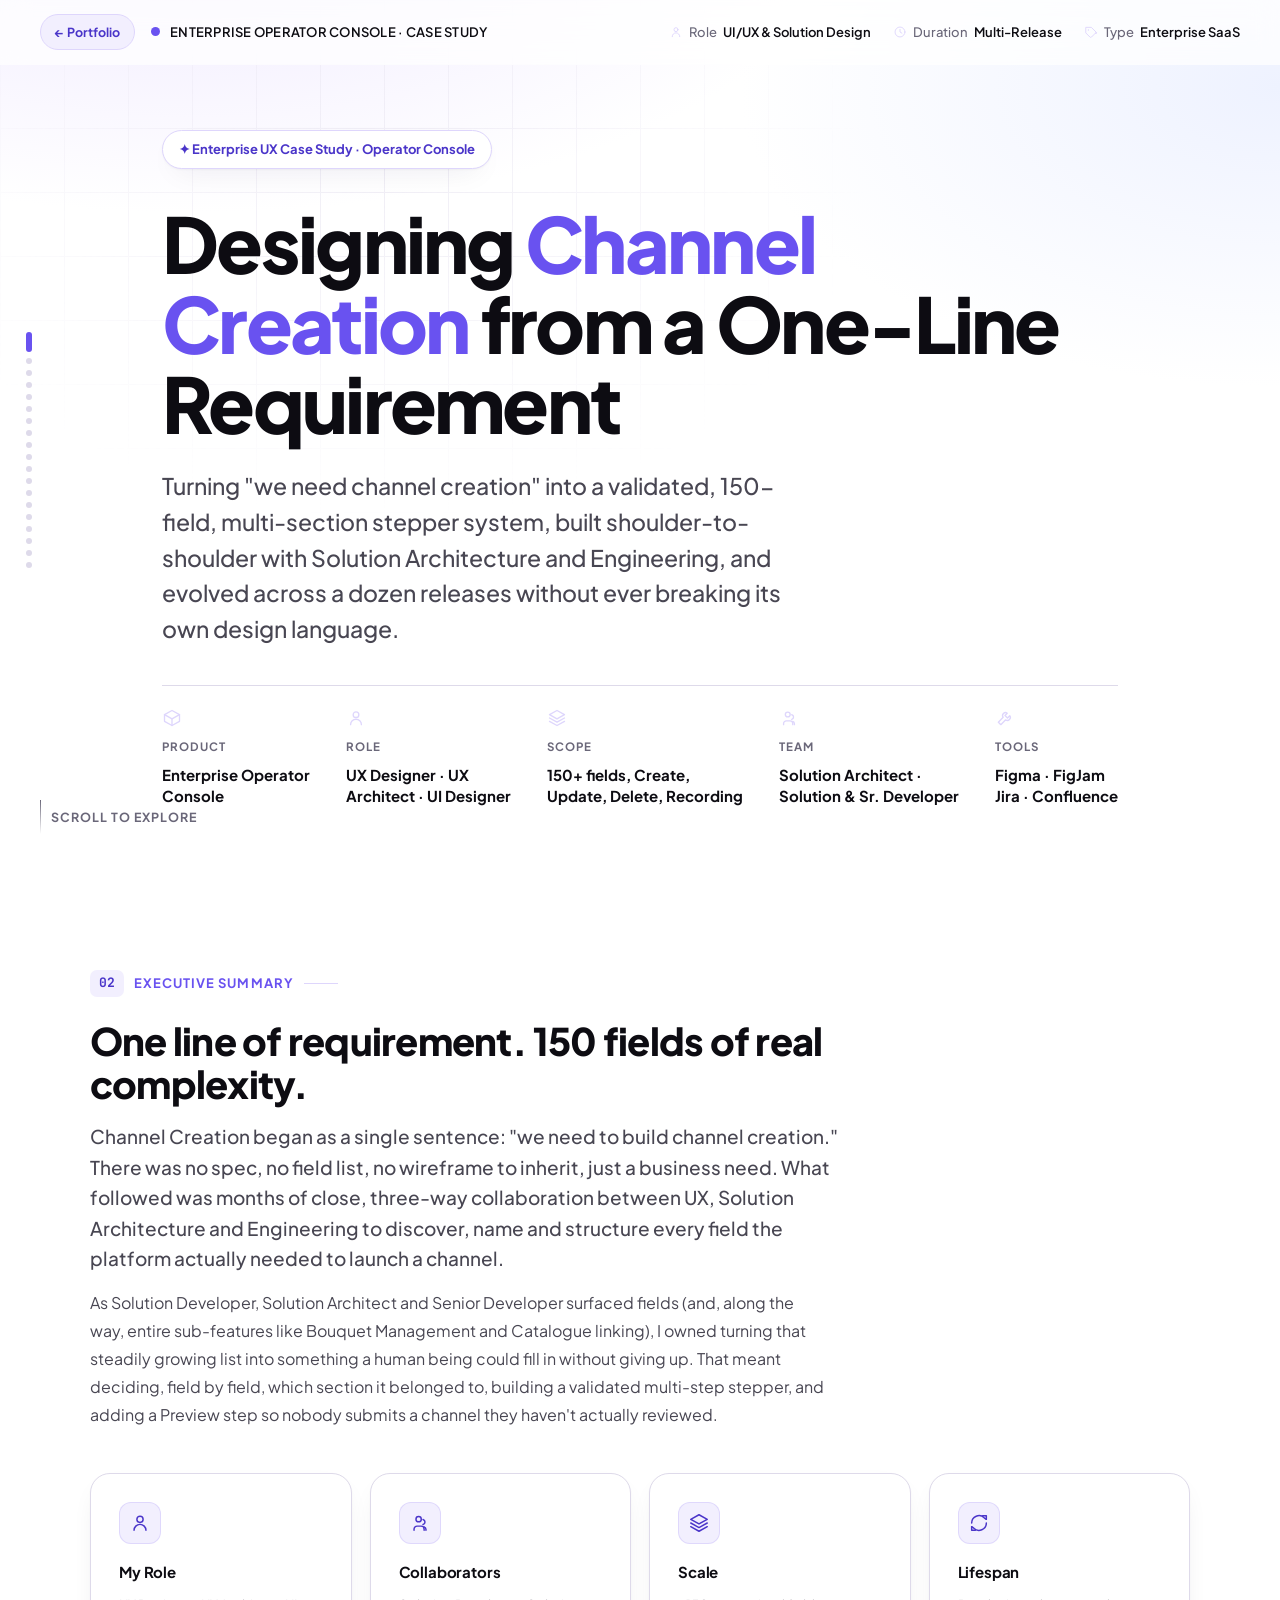
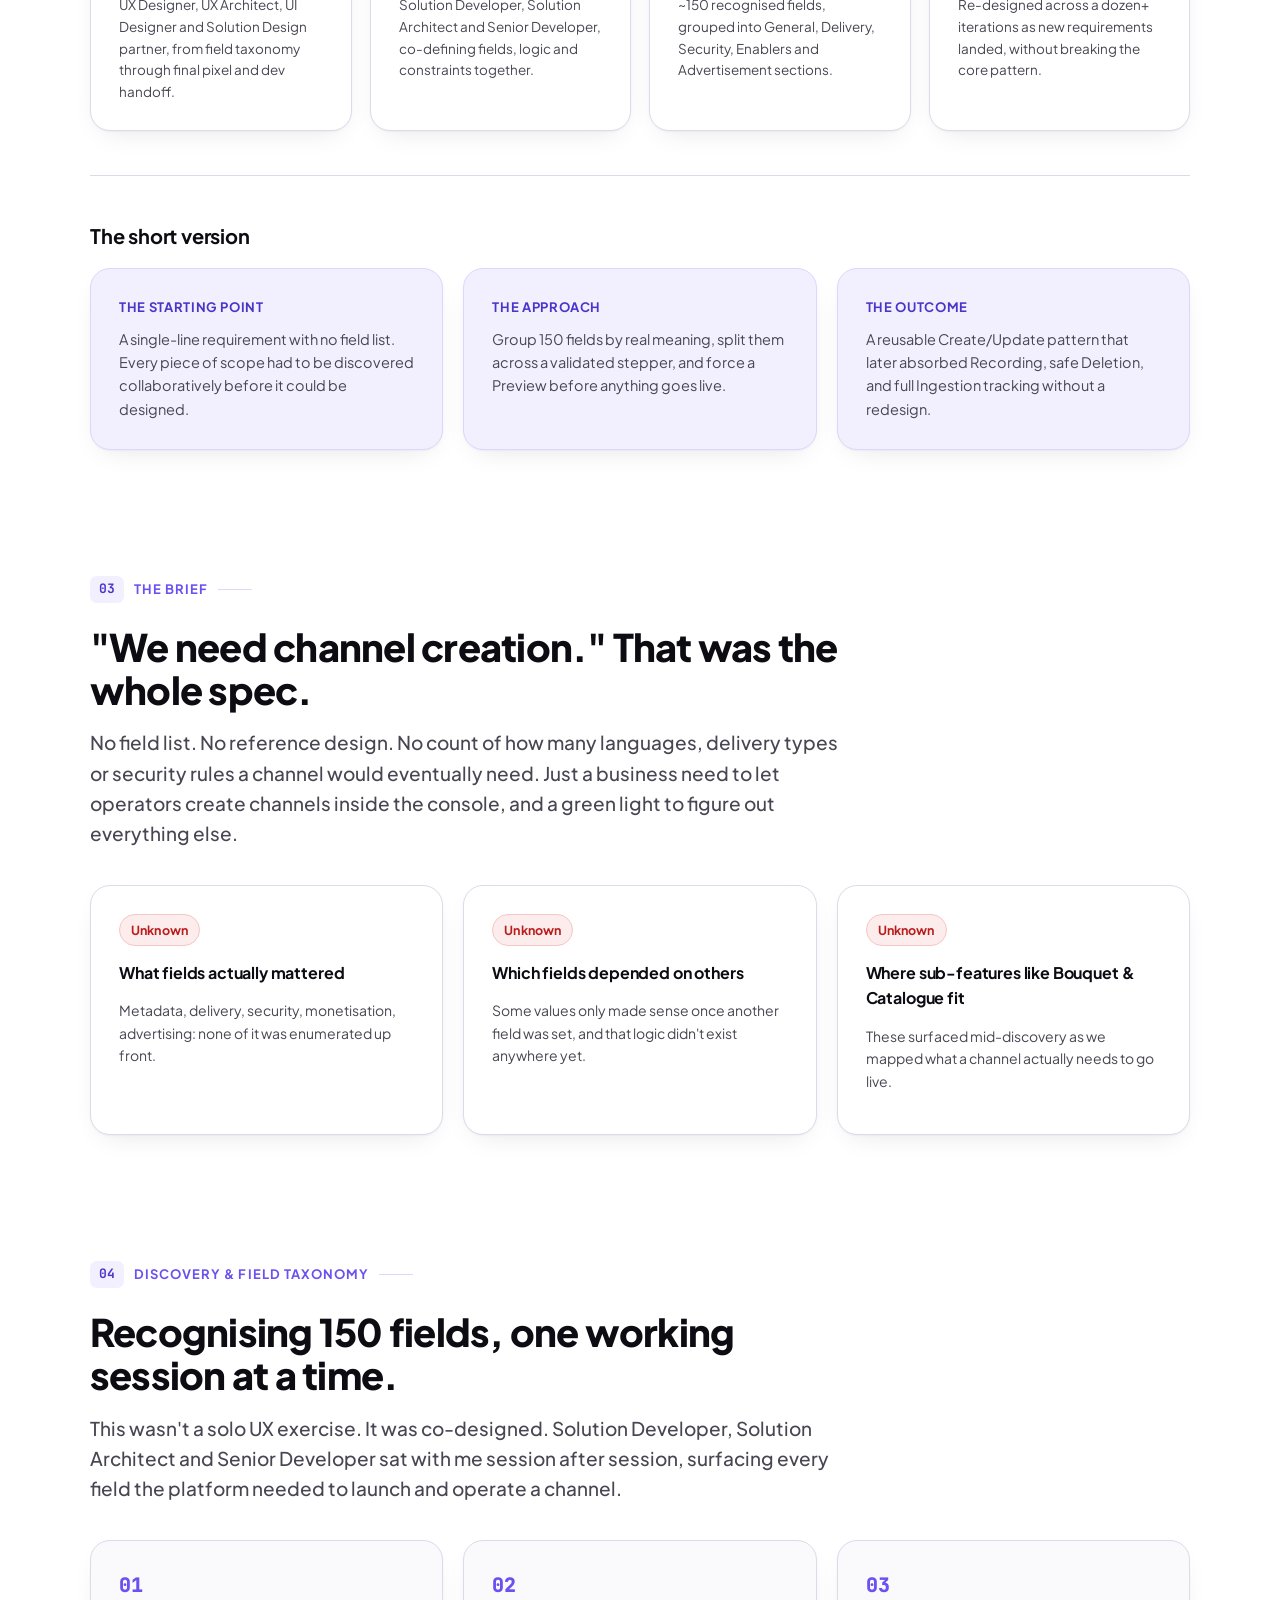
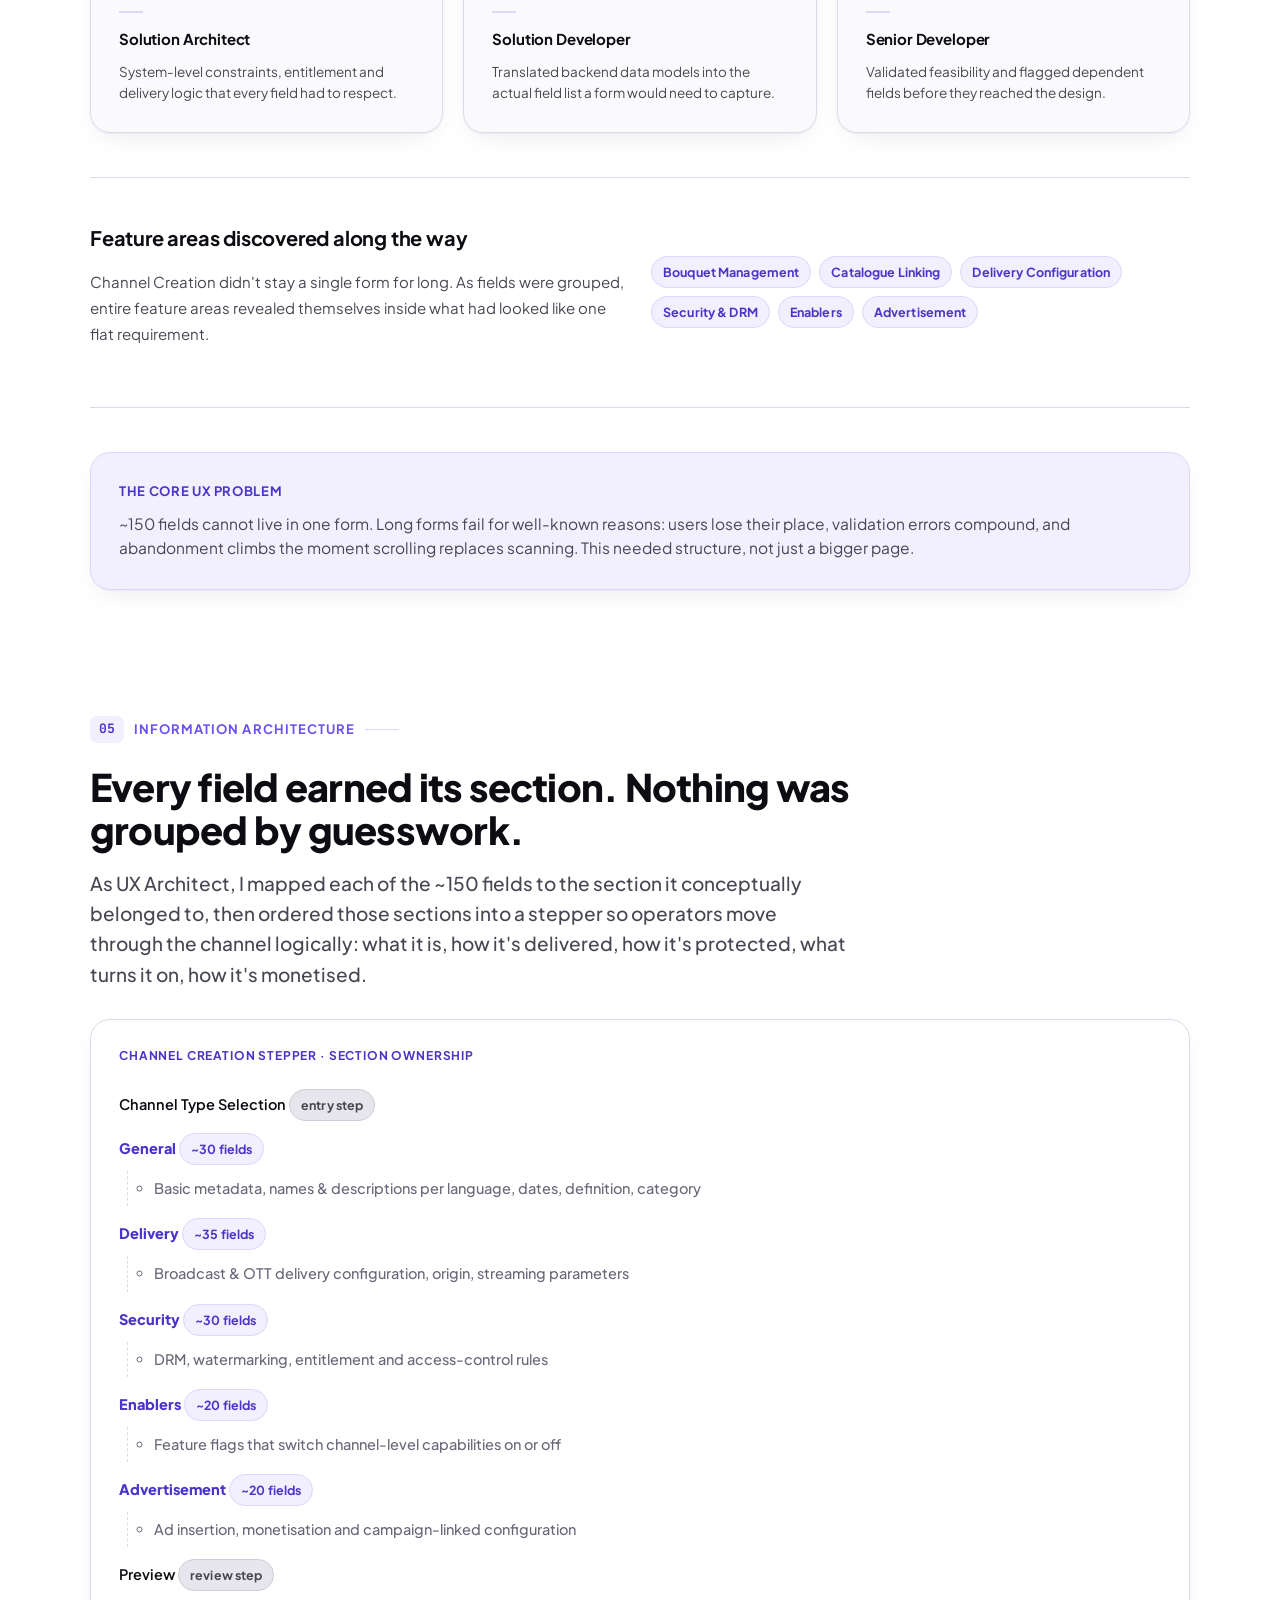
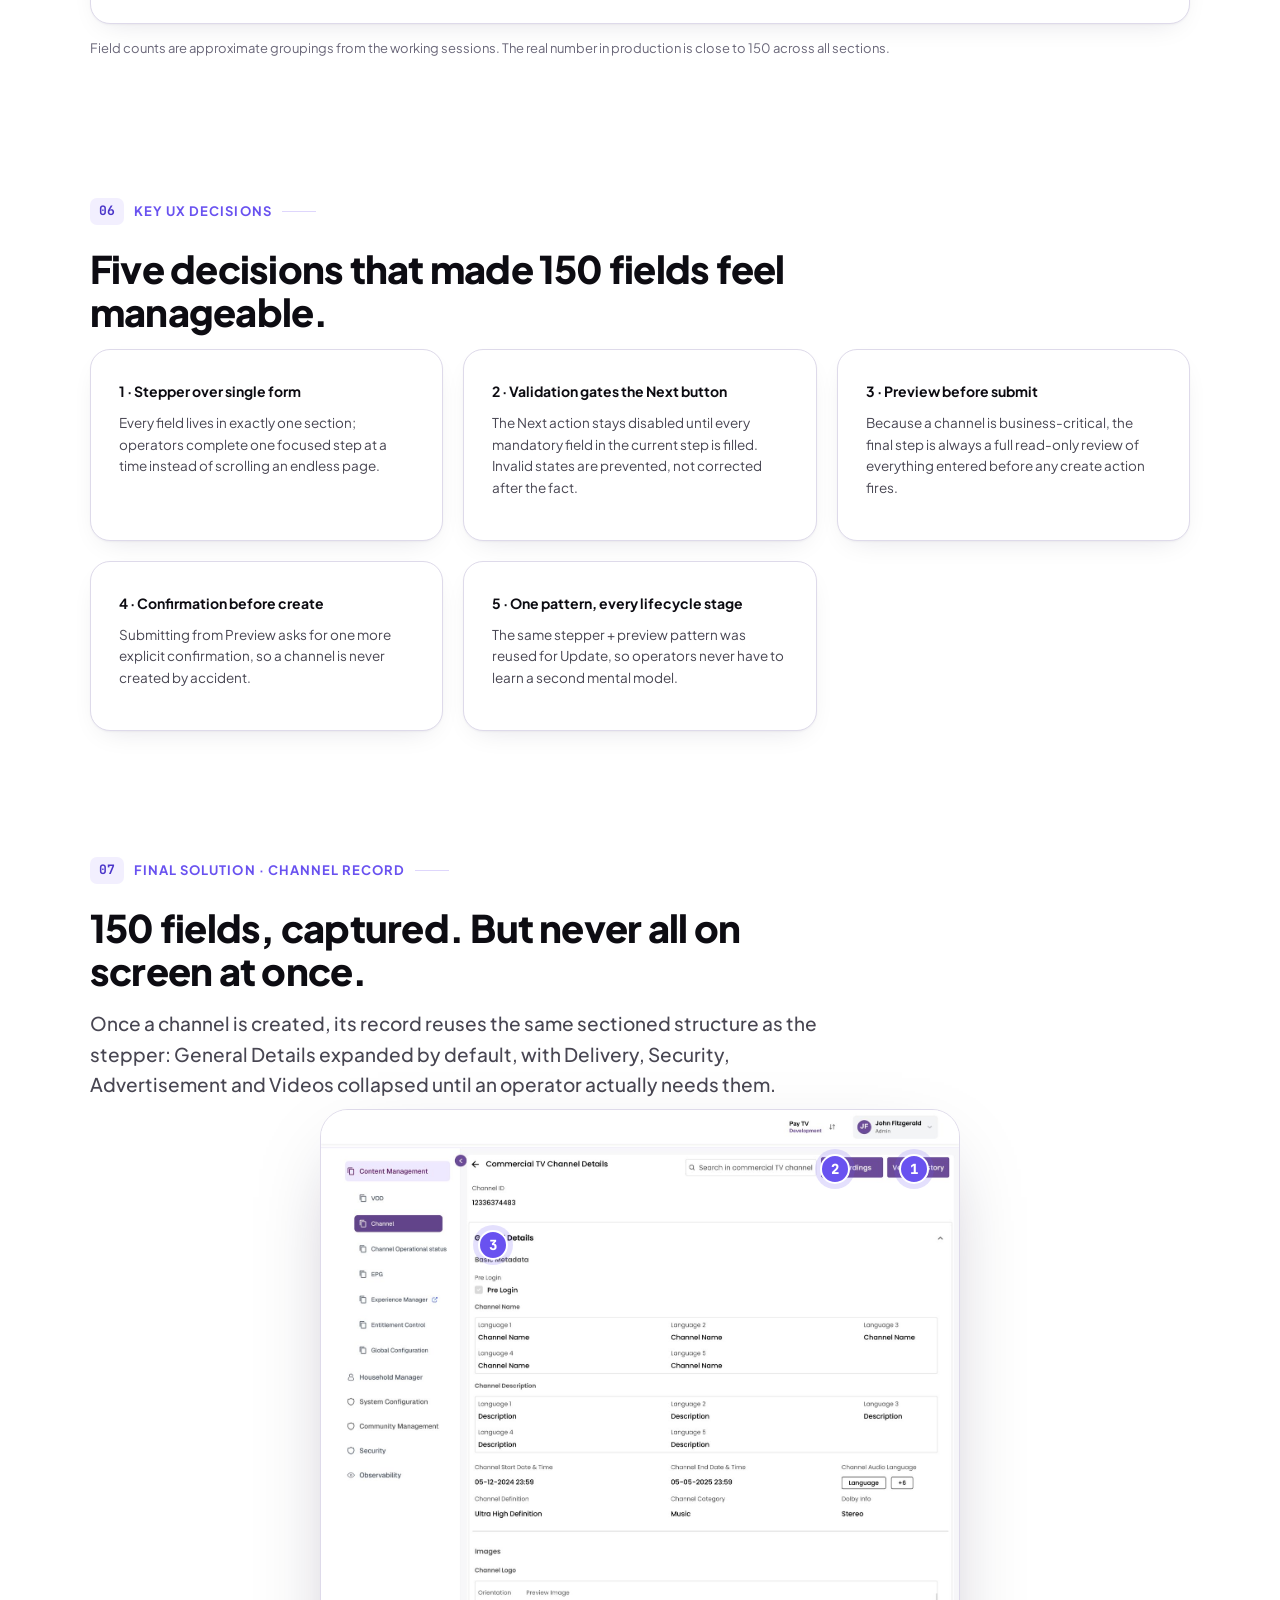
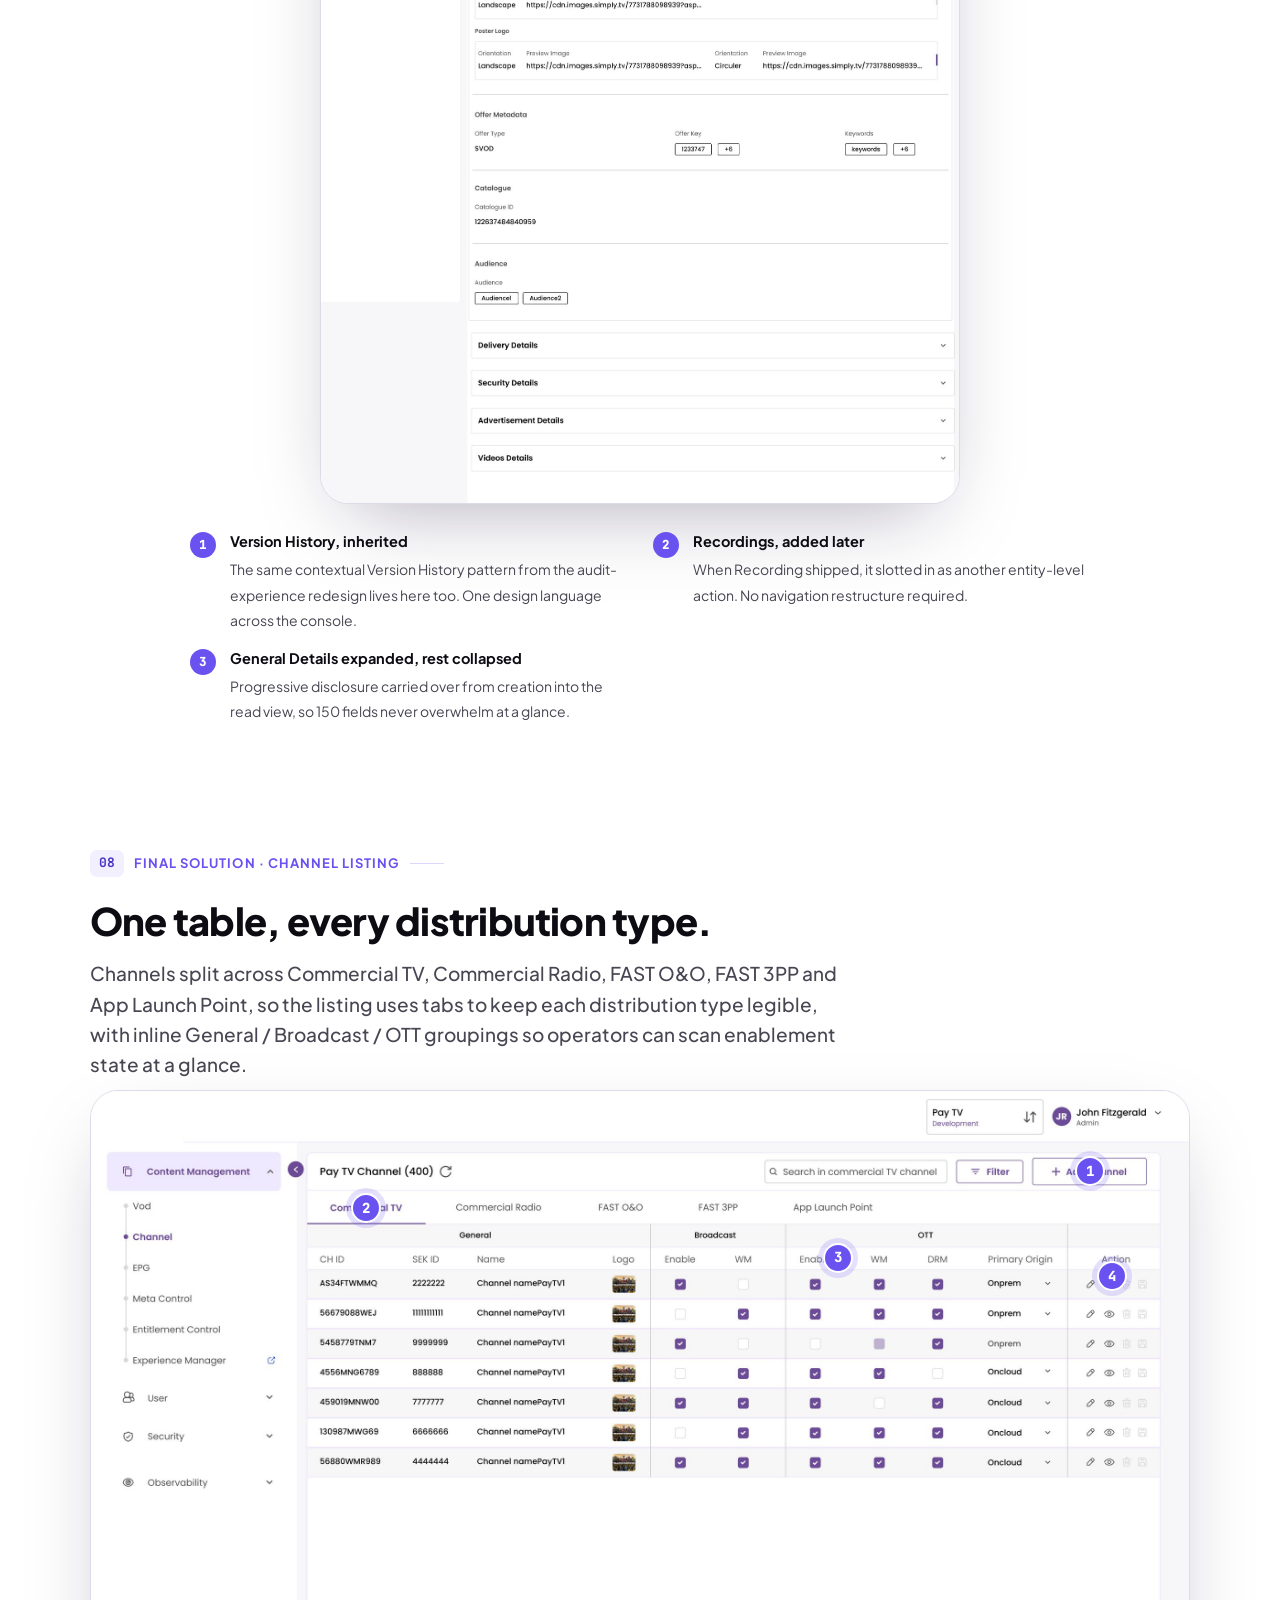
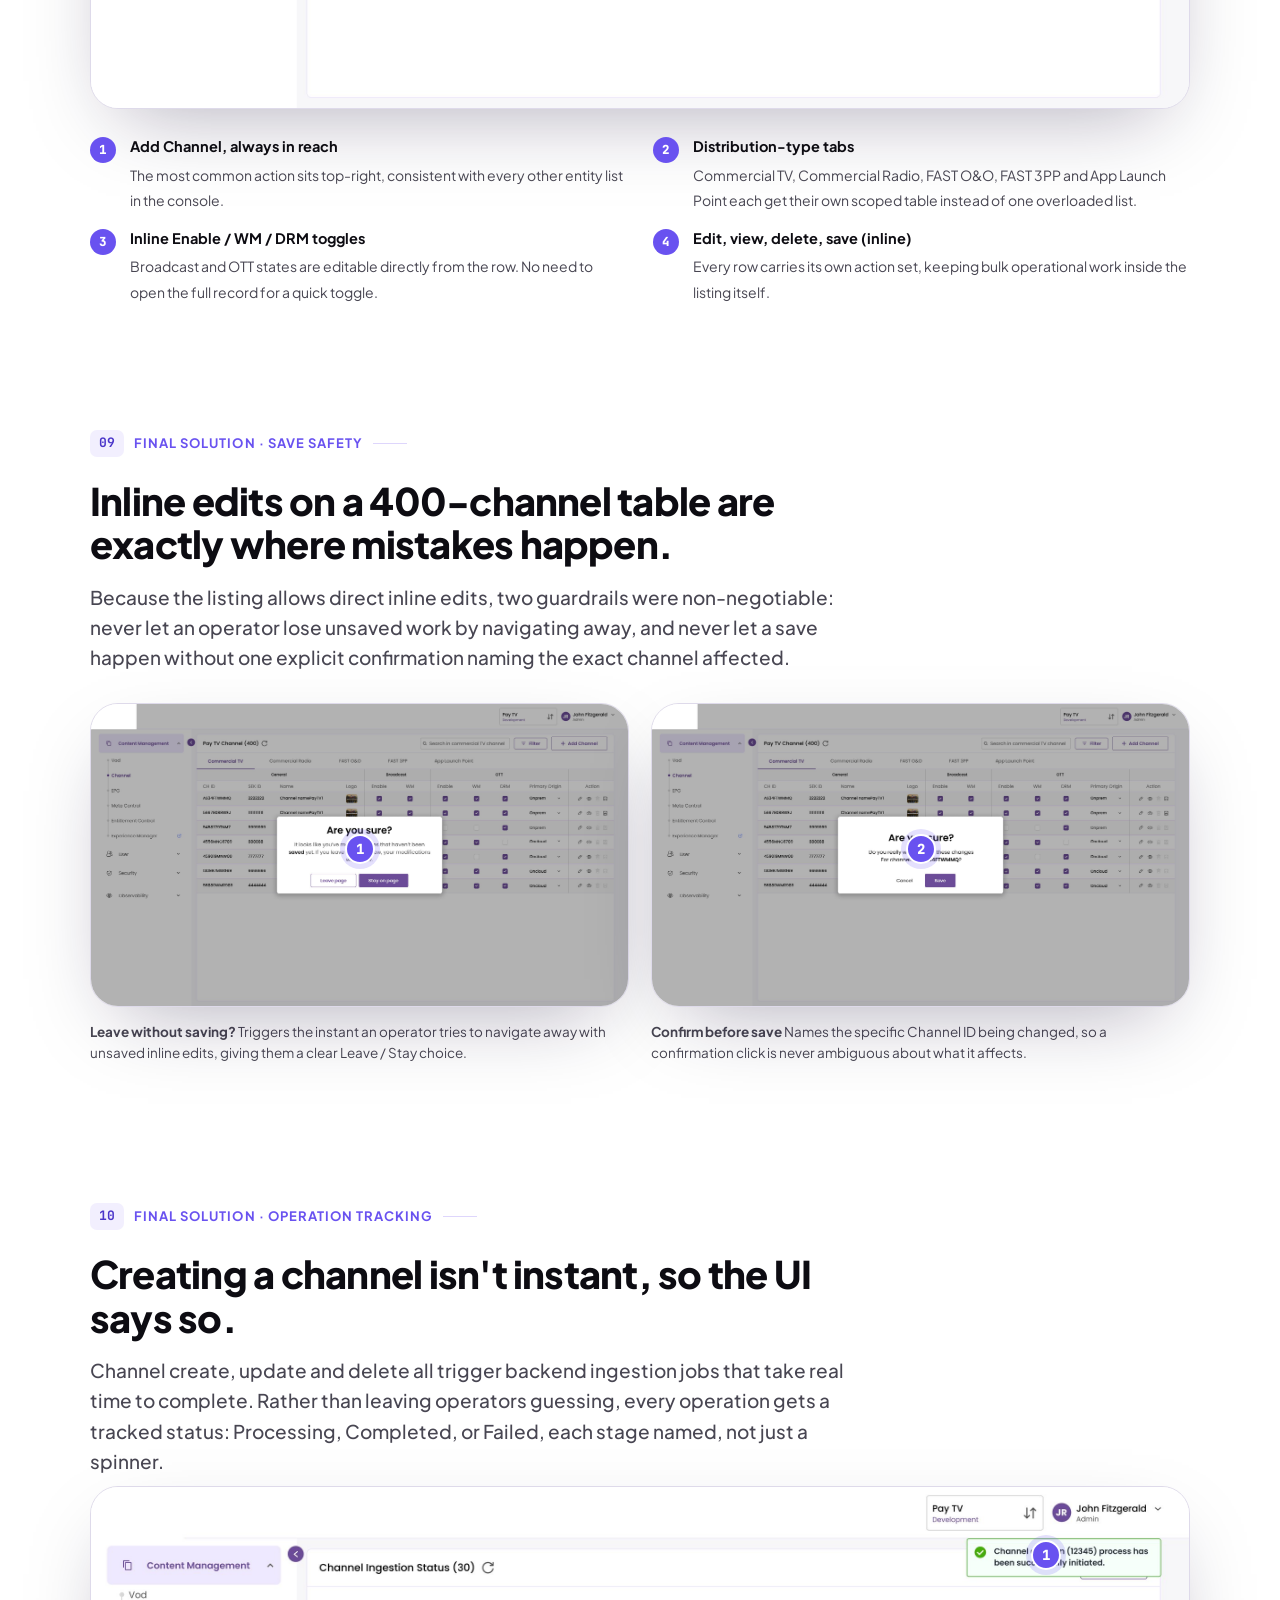
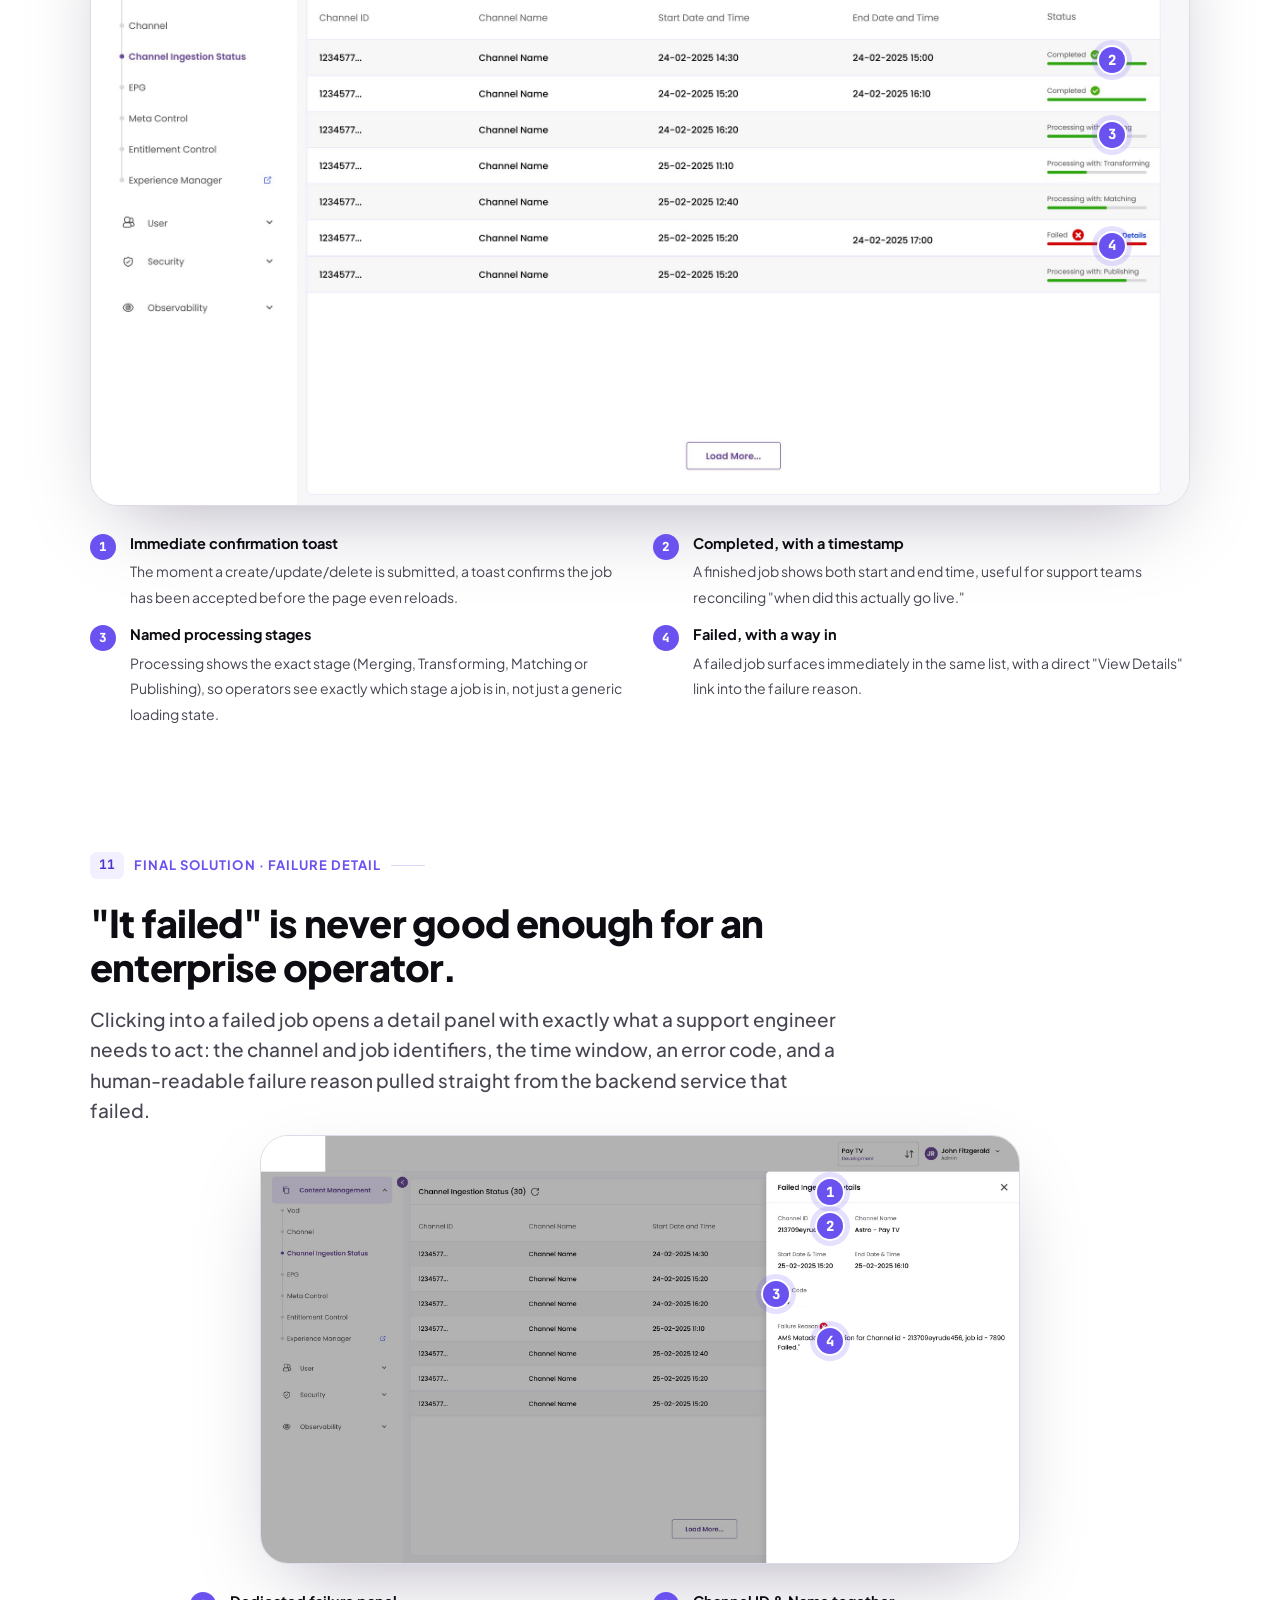
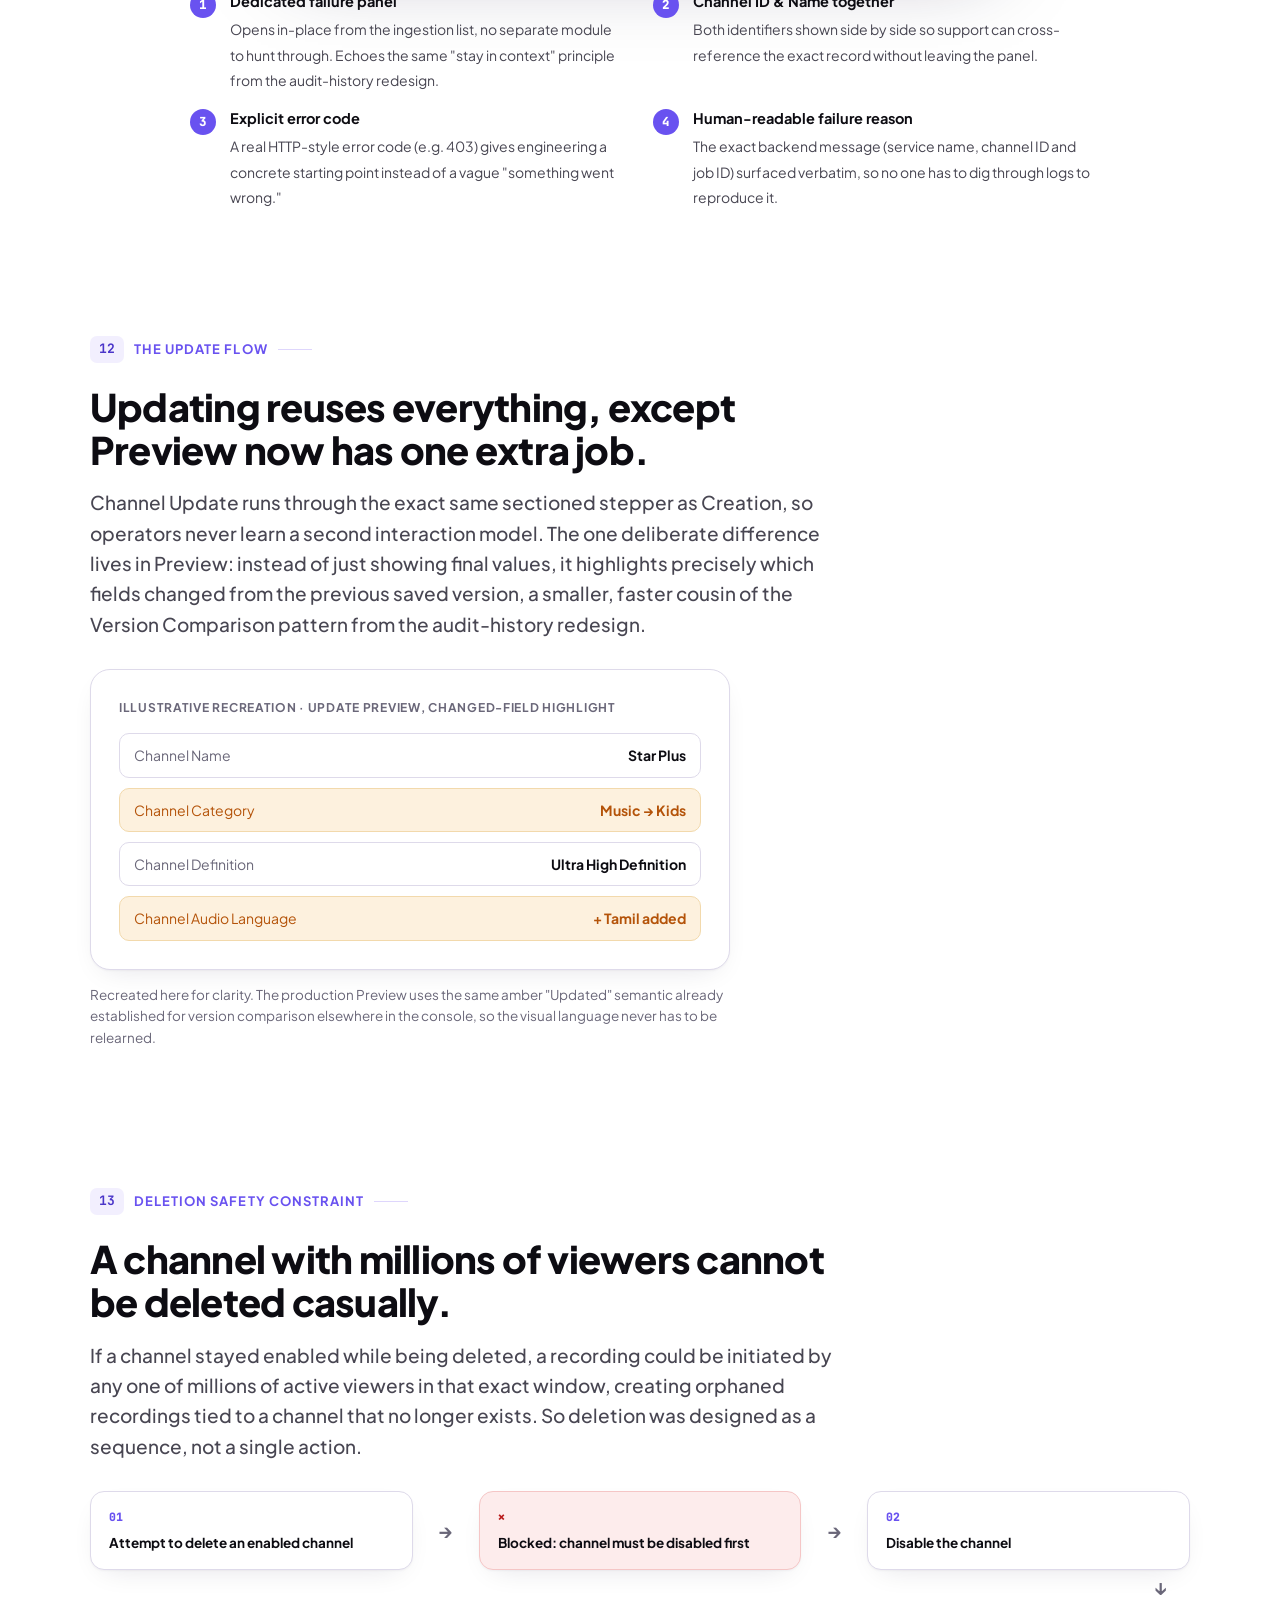
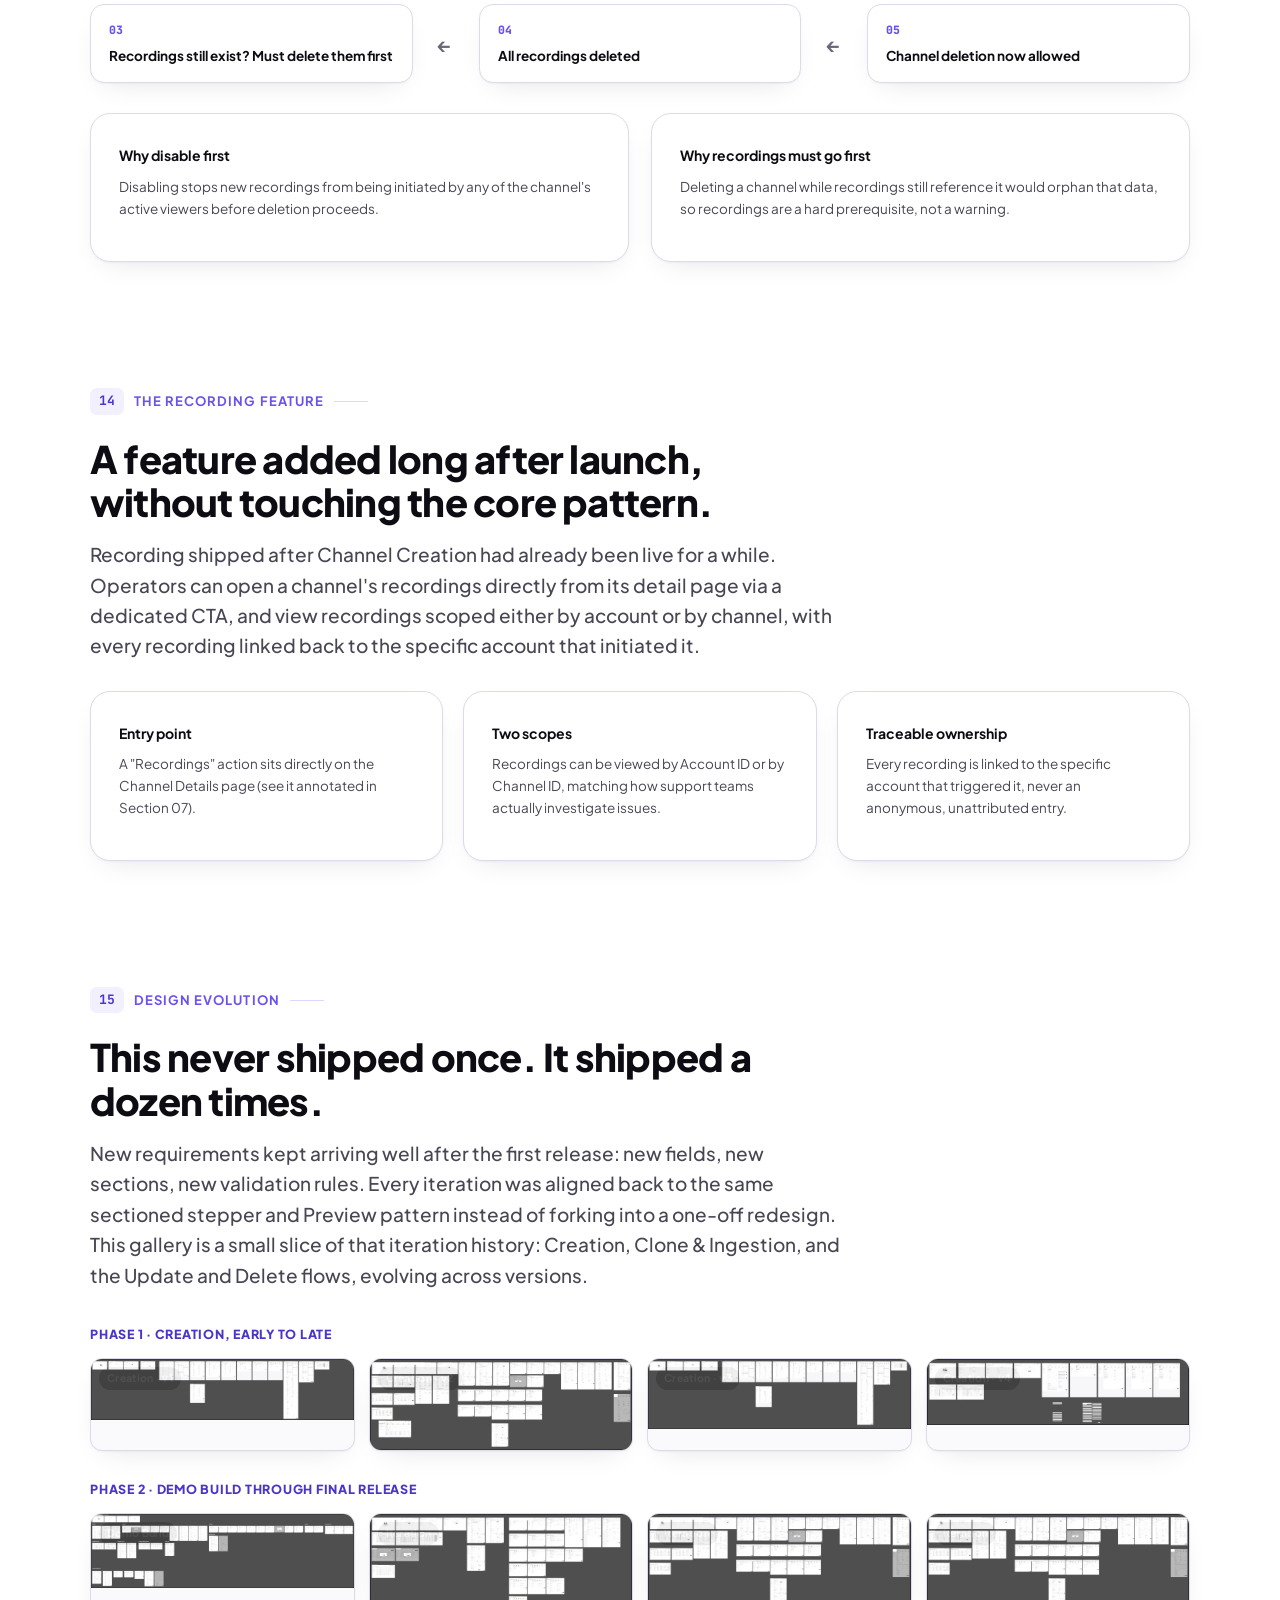
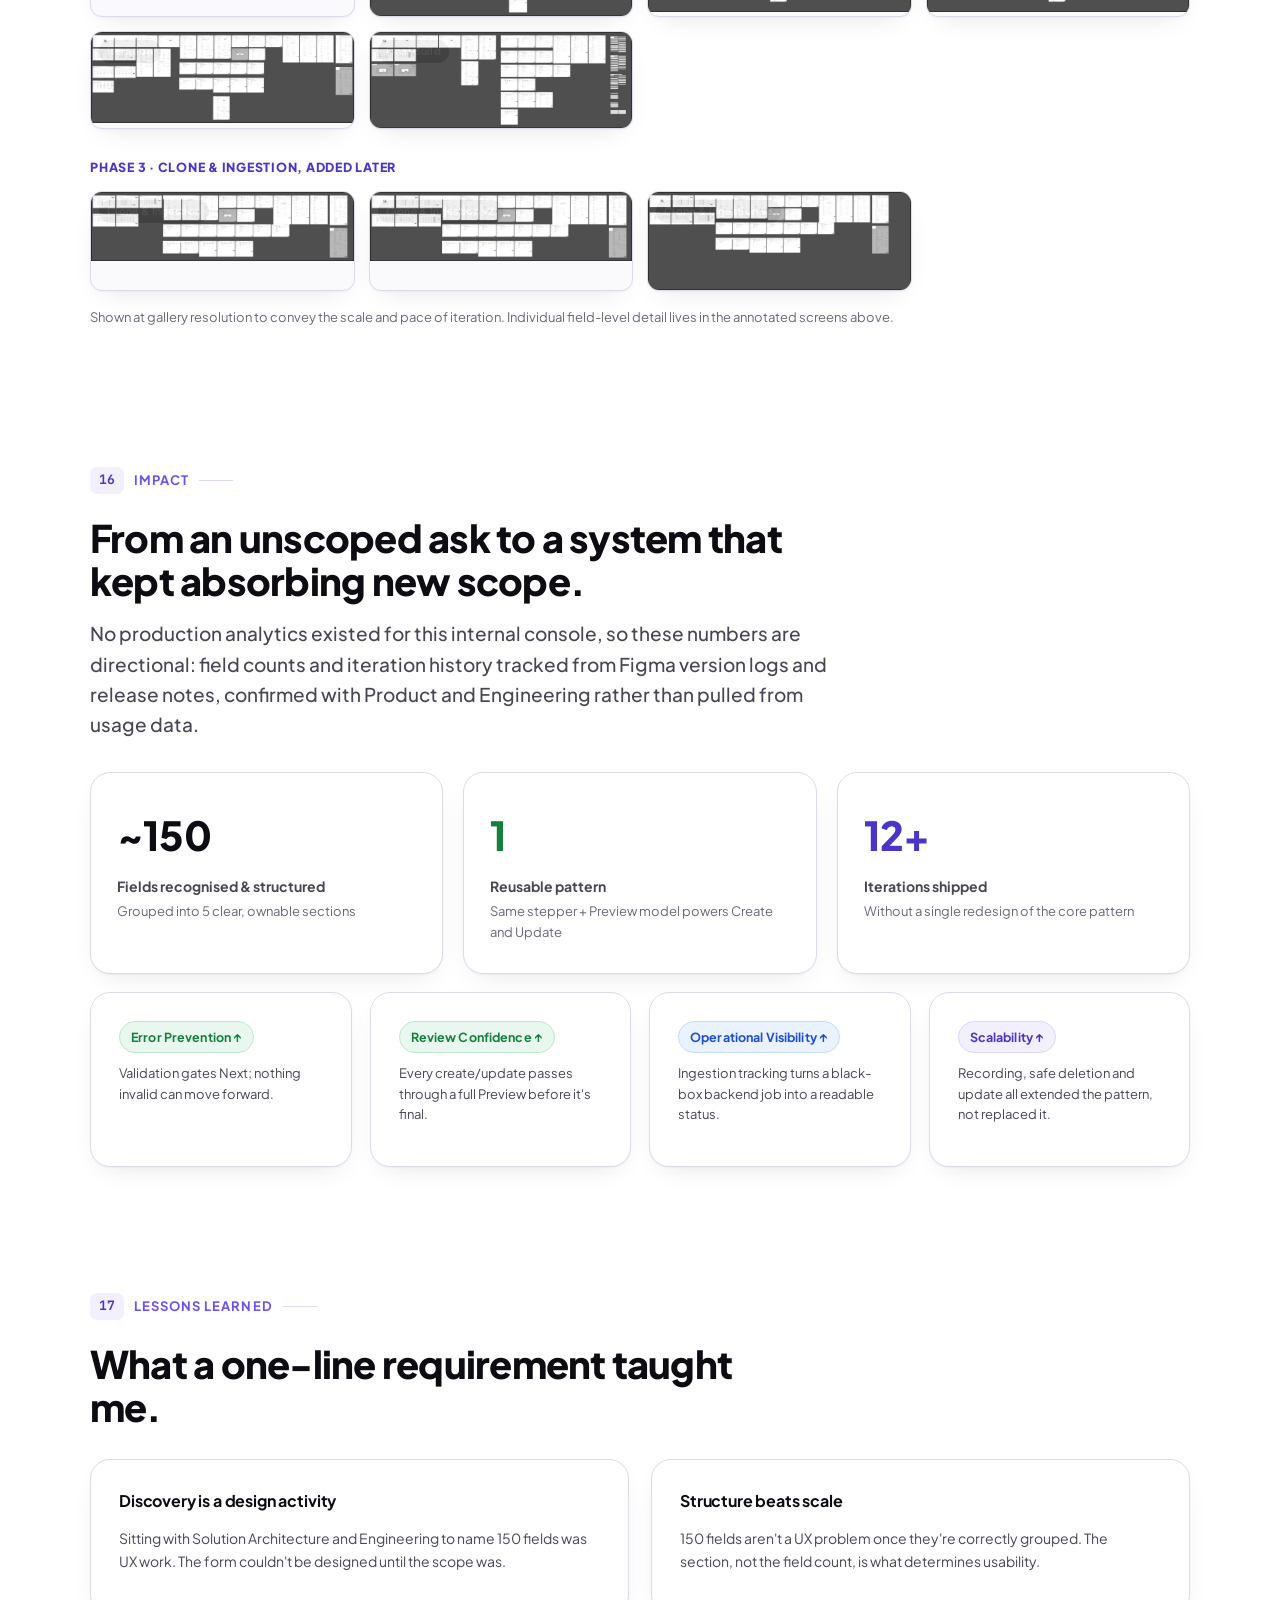
==== Designing-Channel-Creation-Case-Study.html @ 8eff207f "Add files via upload" ====
<!DOCTYPE html>
<html lang="en">
<head>
<meta charset="UTF-8">
<meta name="viewport" content="width=device-width, initial-scale=1.0">
<title>Designing Channel Creation · Case Study</title>
<link rel="preconnect" href="https://fonts.googleapis.com">
<link rel="preconnect" href="https://fonts.gstatic.com" crossorigin>
<link href="https://fonts.googleapis.com/css2?family=Plus+Jakarta+Sans:ital,wght@0,400;0,500;0,600;0,700;0,800;1,500&family=JetBrains+Mono:wght@400;500&display=swap" rel="stylesheet">
<style>
  :root{
    --bg:#ffffff; --bg-soft:#faf9fc;
    --ink:#0d0c12; --ink-soft:#484652; --ink-faint:#6a6779;
    --line:#dedaea; --line-soft:#e9e6f1;
    --purple:#6952f0; --purple-dark:#4a35c9; --purple-deep:#241a5e;
    --purple-soft:#f2effe; --purple-mid:#ded6fc;
    --green:#15803d; --green-soft:#e9f8ee; --green-line:#bfe8cd;
    --blue:#1d4ed8; --blue-soft:#eaf1ff; --blue-line:#c7dbff;
    --red:#b91c1c; --red-soft:#fdecec; --red-line:#f5c6c6;
    --amber:#b45309; --amber-soft:#fdf1de; --amber-line:#f2d9ac;
    --gray-soft:#e7e6ec; --gray-line:#cfcdd9;
    --radius-s:12px; --radius:20px; --radius-l:28px;
    --shadow: 0 1px 2px rgba(20,10,50,.04), 0 10px 30px -14px rgba(20,10,50,.14);
    --shadow-lg: 0 30px 80px -30px rgba(20,10,50,.35);
    --maxw: 1180px;
  }
  *{box-sizing:border-box;}
  html{scroll-behavior:smooth;}
  body{margin:0; background:var(--bg); color:var(--ink); font-family:'Plus Jakarta Sans',-apple-system,BlinkMacSystemFont,'Segoe UI',sans-serif; -webkit-font-smoothing:antialiased; font-size:16px; line-height:1.6;}
  ::selection{ background:var(--purple-mid); color:var(--purple-deep); }
  img{max-width:100%; display:block;}
  a{color:inherit;}
  .wrap{max-width:var(--maxw); margin:0 auto; padding:0 40px;}
  .mono{font-family:'JetBrains Mono',monospace;}
  #progress{position:fixed; top:0; left:0; height:3px; width:0%; background:linear-gradient(90deg,var(--purple),#a892ff); z-index:9999; transition:width .1s linear;}
  #topnav{position:fixed; top:0; left:0; right:0; z-index:9998; display:flex; align-items:center; justify-content:space-between; padding:14px 40px; backdrop-filter:blur(14px); background:rgba(255,255,255,.72); border-bottom:1px solid transparent; transition:border-color .3s, box-shadow .3s; font-size:13px; font-weight:600;}
  #topnav.scrolled{border-color:var(--line); box-shadow:0 1px 0 rgba(20,10,50,.02);}
  #topnav .brand{display:flex; align-items:center; gap:10px; letter-spacing:.02em;}
  #topnav .brand .dot{width:9px; height:9px; border-radius:50%; background:var(--purple);}
  .topnav-left{display:flex; align-items:center; gap:16px;}
  .back-portfolio{display:inline-flex; align-items:center; gap:6px; font-size:12.5px; font-weight:700; color:var(--purple-dark); background:var(--purple-soft); border:1px solid var(--purple-mid); padding:7px 14px; border-radius:100px; text-decoration:none; transition:background .2s, transform .15s;}
  .back-portfolio:hover{background:var(--purple-mid); transform:translateX(-2px);}

  #topnav .meta{color:var(--ink-faint); font-weight:500; display:flex; gap:22px;}
  #topnav .meta span b{color:var(--ink); font-weight:600;}
  @media (max-width:820px){ #topnav .meta{display:none;} }
  #totop{position:fixed; right:26px; bottom:26px; z-index:9998; width:46px; height:46px; border-radius:50%; background:var(--ink); color:#fff; display:flex; align-items:center; justify-content:center; box-shadow:var(--shadow-lg); opacity:0; pointer-events:none; transform:translateY(10px); transition:all .35s ease; cursor:pointer; text-decoration:none; font-size:18px;}
  #totop.show{opacity:1; pointer-events:auto; transform:translateY(0);}
  section.sec{padding:98px 0 26px; position:relative;}
  .sec-inner{max-width:var(--maxw); margin:0 auto; padding:0 40px;}
  .kicker{display:inline-flex; align-items:center; gap:10px; font-size:13px; font-weight:700; letter-spacing:.08em; text-transform:uppercase; color:var(--purple); margin-bottom:22px;}
  .kicker .num{font-family:'JetBrains Mono',monospace; background:var(--purple-soft); color:var(--purple-dark); padding:3px 9px; border-radius:7px; letter-spacing:0;}
  .kicker .line{width:34px; height:1px; background:var(--purple-mid);}
  h1.h1{font-size:clamp(34px,4.6vw,54px); font-weight:800; letter-spacing:-0.025em; line-height:1.08; margin:0 0 20px;}
  h2.h2{font-size:clamp(26px,3vw,38px); font-weight:800; letter-spacing:-0.02em; line-height:1.14; margin:0 0 16px;}
  h3.h3{font-size:20px; font-weight:700; letter-spacing:-0.01em; margin:0 0 10px;}
  p.lead{font-size:19px; line-height:1.6; color:var(--ink-soft); max-width:760px; font-weight:500; margin:0 0 10px;}
  p.body-txt{font-size:16px; line-height:1.75; color:var(--ink-soft); max-width:740px;}
  .grid-2{display:grid; grid-template-columns:1fr 1fr; gap:22px;}
  .grid-3{display:grid; grid-template-columns:repeat(3,1fr); gap:20px;}
  .grid-4{display:grid; grid-template-columns:repeat(4,1fr); gap:18px;}
  @media(max-width:900px){ .grid-2,.grid-3,.grid-4{grid-template-columns:1fr;} }
  .card{background:#fff; border:1px solid var(--line); border-radius:var(--radius); padding:28px; box-shadow:var(--shadow); transition:transform .25s ease, box-shadow .25s ease, border-color .25s ease;}
  .card.soft{background:var(--bg-soft);}
  .card.tinted{background:var(--purple-soft); border-color:var(--purple-mid);}
  .card-icon{width:42px; height:42px; border-radius:12px; background:var(--purple-soft); color:var(--purple-dark); box-shadow:inset 0 0 0 1px rgba(105,82,240,.14); display:flex; align-items:center; justify-content:center; font-size:19px; margin-bottom:16px;}
  .card-icon svg{width:22px; height:22px;}
  .card:hover{transform:translateY(-3px); box-shadow:0 16px 34px rgba(28,20,58,.10); border-color:var(--purple-mid);}
  #topnav .meta span{display:inline-flex; align-items:center; gap:6px;}
  #topnav .meta span svg{width:14px; height:14px; color:var(--purple-mid); flex:none;}
  .m-item .m-icon{width:20px; height:20px; color:var(--purple-mid); margin-bottom:10px;}
  .m-item .m-icon svg{width:20px; height:20px; display:block;}
  .badge{display:inline-flex; align-items:center; gap:6px; font-size:12.5px; font-weight:700; padding:5px 11px; border-radius:100px; letter-spacing:.01em;}
  .badge-green{background:var(--green-soft); color:var(--green); border:1px solid var(--green-line);}
  .badge-blue{background:var(--blue-soft); color:var(--blue); border:1px solid var(--blue-line);}
  .badge-red{background:var(--red-soft); color:var(--red); border:1px solid var(--red-line);}
  .badge-amber{background:var(--amber-soft); color:var(--amber); border:1px solid var(--amber-line);}
  .badge-gray{background:var(--gray-soft); color:var(--ink-soft); border:1px solid var(--gray-line);}
  .badge-purple{background:var(--purple-soft); color:var(--purple-dark); border:1px solid var(--purple-mid);}
  .dot-sw{width:9px;height:9px;border-radius:50%;display:inline-block;}
  .tag-row{display:flex; flex-wrap:wrap; gap:8px;}
  .reveal{opacity:0; transform:translateY(22px); transition:opacity .8s cubic-bezier(.2,.7,.2,1), transform .8s cubic-bezier(.2,.7,.2,1);}
  .reveal.in{opacity:1; transform:translateY(0);}
  #cover{min-height:92vh; display:flex; flex-direction:column; justify-content:center; position:relative; padding:130px 0 64px; background: radial-gradient(1100px 500px at 15% -10%, #efe9ff 0%, rgba(239,233,255,0) 60%), radial-gradient(900px 500px at 100% 10%, #eef2ff 0%, rgba(238,242,255,0) 60%); overflow:hidden;}
  #cover::before{content:""; position:absolute; inset:0; background-image: linear-gradient(to right, var(--line-soft) 1px, transparent 1px), linear-gradient(to bottom, var(--line-soft) 1px, transparent 1px); background-size:64px 64px; mask-image:radial-gradient(700px 500px at 30% 20%, black, transparent 70%); opacity:.7; pointer-events:none;}
  .cover-eyebrow{display:inline-flex; align-items:center; gap:8px; font-size:13px; font-weight:700; color:var(--purple-dark); background:#fff; border:1px solid var(--purple-mid); padding:8px 16px; border-radius:100px; box-shadow:var(--shadow); margin-bottom:34px;}
  .cover-title{font-size:clamp(38px,6vw,78px); font-weight:800; letter-spacing:-0.035em; line-height:1.04; max-width:920px; margin:0 0 26px;}
  .cover-title .accent{color:var(--purple);}
  .cover-sub{font-size:clamp(18px,2vw,23px); color:var(--ink-soft); max-width:660px; font-weight:500; margin-bottom:38px; line-height:1.55;}
  .cover-meta{display:grid; grid-template-columns:repeat(5,auto); gap:36px; border-top:1px solid var(--line); padding-top:22px; max-width:1060px;}
  .cover-meta .m-item .m-label{font-size:11.5px; text-transform:uppercase; letter-spacing:.08em; color:var(--ink-faint); font-weight:700; margin-bottom:8px;}
  .cover-meta .m-item .m-val{font-size:15px; font-weight:700; line-height:1.4;}
  @media(max-width:1000px){.cover-meta{grid-template-columns:repeat(2,1fr); row-gap:26px;}}
  .scroll-cue{position:absolute; bottom:36px; left:40px; display:flex; align-items:center; gap:10px; font-size:12.5px; font-weight:700; color:var(--ink-faint); text-transform:uppercase; letter-spacing:.08em;}
  .scroll-cue .sc-line{width:1px; height:34px; background:linear-gradient(var(--ink-faint), transparent); position:relative; overflow:hidden;}
  .shot-frame{position:relative; border-radius:var(--radius-l); overflow:hidden; border:1px solid var(--line); box-shadow:var(--shadow-lg); background:#fff;}
  .shot-frame img{width:100%; display:block;}
  .callout{position:absolute; width:30px; height:30px; border-radius:50%; background:var(--purple); color:#fff; display:flex; align-items:center; justify-content:center; font-size:14px; font-weight:800; font-family:'JetBrains Mono',monospace; box-shadow:0 0 0 5px rgba(105,82,240,.18), var(--shadow-lg); transform:translate(-50%,-50%); border:2px solid #fff; animation:pulse 2.6s ease-in-out infinite;}
  @keyframes pulse{0%,100%{box-shadow:0 0 0 5px rgba(105,82,240,.18), var(--shadow-lg);} 50%{box-shadow:0 0 0 9px rgba(105,82,240,.06), var(--shadow-lg);}}
  .callout-list{margin-top:26px; display:grid; grid-template-columns:1fr 1fr; gap:14px 26px;}
  @media(max-width:820px){.callout-list{grid-template-columns:1fr;}}
  .callout-item{display:flex; gap:14px; align-items:flex-start;}
  .callout-item .cn{flex:none; width:26px; height:26px; border-radius:50%; background:var(--purple); color:#fff; font-size:12.5px; font-weight:800; font-family:'JetBrains Mono',monospace; display:flex; align-items:center; justify-content:center; margin-top:2px;}
  .callout-item .ct b{display:block; font-size:14.5px; font-weight:700; margin-bottom:3px;}
  .callout-item .ct span{font-size:14px; color:var(--ink-soft); line-height:1.55;}
  .annot-panel{display:grid; grid-template-columns:1.35fr 1fr; gap:44px; align-items:start;}
  @media(max-width:980px){.annot-panel{grid-template-columns:1fr;}}
  .annot-side .a-block{margin-bottom:26px;}
  .annot-side .a-block .a-label{font-size:12.5px; font-weight:800; text-transform:uppercase; letter-spacing:.06em; color:var(--purple-dark); margin-bottom:8px; padding-left:12px; border-left:3px solid var(--purple-mid);}
  .annot-side .a-block p{font-size:14.5px; color:var(--ink-soft); margin:0; line-height:1.65;}
  .tree-card{background:#fff; border:1px solid var(--line); border-radius:var(--radius); padding:26px 28px; box-shadow:var(--shadow);}
  .tree-card .tt{font-size:12px; font-weight:700; text-transform:uppercase; letter-spacing:.07em; margin-bottom:18px;}
  ul.tree{list-style:none; margin:0; padding-left:0; font-size:14.5px;}
  ul.tree ul{margin-top:6px; padding-left:26px; border-left:1px dashed var(--line); margin-left:8px;}
  ul.tree li{position:relative; padding:6px 0; font-weight:600;}
  ul.tree li.dim{color:var(--ink-faint); font-weight:500;}
  ul.tree li.hi{color:var(--purple-dark); font-weight:800;}
  .flowchart{display:flex; flex-direction:column; gap:0; margin-top:8px;}
  .fc-row{display:flex; align-items:stretch; gap:16px; width:100%;}
  .fc-row.reverse{flex-direction:row-reverse;}
  .fc-step{flex:1; background:#fff; border:1px solid var(--line); border-radius:14px; padding:16px 18px; font-weight:700; font-size:13.5px; box-shadow:var(--shadow); display:flex; flex-direction:column; gap:5px; justify-content:center; min-height:60px;}
  .fc-step .fn{font-family:'JetBrains Mono',monospace; color:var(--purple); font-weight:800; font-size:11.5px;}
  .fc-step.end{background:var(--ink); color:#fff; border-color:var(--ink);}
  .fc-step.end .fn{color:#c9bdff;}
  .fc-conn{flex:none; width:34px; display:flex; align-items:center; justify-content:center; color:var(--ink-faint); font-size:19px; font-weight:700;}
  .fc-turn{display:flex; font-size:19px; font-weight:700; color:var(--ink-faint); padding:2px 0;}
  .fc-turn.right{justify-content:flex-end; padding-right:24px;}
  .fc-turn.left{justify-content:flex-start; padding-left:24px;}
  @media(max-width:760px){ .fc-row, .fc-row.reverse{flex-direction:column;} .fc-conn{display:none;} .fc-turn{display:none;} .fc-step{margin-bottom:8px;} }
  .metric-card{background:#fff; border:1px solid var(--line); border-radius:var(--radius); padding:30px 26px; box-shadow:var(--shadow); text-align:left;}
  .metric-num{font-size:40px; font-weight:800; letter-spacing:-0.02em; display:flex; align-items:baseline; gap:8px;}
  .metric-label{font-size:14px; font-weight:700; color:var(--ink-soft); margin-top:8px;}
  .metric-sub{font-size:13px; color:var(--ink-faint); margin-top:4px;}
  .quote-block{max-width:880px; font-size:clamp(24px,3vw,34px); font-weight:700; letter-spacing:-0.015em; line-height:1.35;}
  .quote-block .qmark{color:var(--purple-mid); font-size:60px; line-height:0; position:relative; top:16px;}
  #thankyou{background:var(--ink); color:#fff; padding:96px 0 60px; position:relative; overflow:hidden;}
  #thankyou::before{content:""; position:absolute; inset:0; background:radial-gradient(700px 400px at 85% 0%, rgba(105,82,240,.35), transparent 60%);}
  #thankyou .h1{color:#fff;}
  #thankyou .foot-meta{color:rgba(255,255,255,.55); font-size:14px; margin-top:38px; display:flex; justify-content:space-between; border-top:1px solid rgba(255,255,255,.14); padding-top:18px; flex-wrap:wrap; gap:14px;}
  #thankyou a.cta{display:inline-flex; align-items:center; gap:10px; background:#fff; color:var(--ink); padding:14px 26px; border-radius:100px; font-weight:700; font-size:15px; text-decoration:none; margin-top:34px;}
  .divider{height:1px; background:var(--line); margin:44px 0;}
  .index-tab{position:fixed; left:26px; top:50%; transform:translateY(-50%); z-index:9998; display:flex; flex-direction:column; gap:6px;}
  .index-tab .it-dot{display:block; width:6px; height:6px; border-radius:50%; background:var(--line); transition:all .3s; cursor:pointer;}
  .index-tab .it-dot:hover{background:var(--purple-mid);}
  .index-tab .it-dot.active{background:var(--purple); height:20px; border-radius:4px;}
  @media(max-width:1200px){.index-tab{display:none;}}
  .gallery-grid{display:grid; grid-template-columns:repeat(4,1fr); gap:14px;}
  @media(max-width:980px){.gallery-grid{grid-template-columns:repeat(2,1fr);}}
  @media(max-width:600px){.gallery-grid{grid-template-columns:1fr;}}
  .gallery-item{border:1px solid var(--line); border-radius:12px; overflow:hidden; background:var(--bg-soft); box-shadow:var(--shadow); position:relative;}
  .gallery-item img{width:100%; display:block; opacity:.92;}
  .gallery-item .g-tag{position:absolute; top:8px; left:8px; background:rgba(13,12,18,.72); color:#fff; font-size:10.5px; font-weight:700; padding:3px 8px; border-radius:100px; letter-spacing:.03em;}
  @media(max-width:820px){ .wrap,.sec-inner{padding:0 22px;} #topnav{padding:12px 22px;} }
</style>
</head>
<body>
<div id="progress"></div>
<div id="topnav">
  <div class="topnav-left">
    <a class="back-portfolio" href="index.html#case-channel">← Portfolio</a>
    <div class="brand"><span class="dot"></span> ENTERPRISE OPERATOR CONSOLE · CASE STUDY</div>
  </div>
  <div class="meta"><span><svg viewBox="0 0 24 24" fill="none" stroke="currentColor" stroke-width="1.6" stroke-linecap="round" stroke-linejoin="round"><circle cx="12" cy="8" r="3.4"/><path d="M5.5 20c0-3.6 2.9-6.5 6.5-6.5s6.5 2.9 6.5 6.5"/></svg>Role <b>UI/UX &amp; Solution Design</b></span><span><svg viewBox="0 0 24 24" fill="none" stroke="currentColor" stroke-width="1.6" stroke-linecap="round" stroke-linejoin="round"><circle cx="12" cy="12" r="8.5"/><path d="M12 7.5V12l3.2 2"/></svg>Duration <b>Multi-Release</b></span><span><svg viewBox="0 0 24 24" fill="none" stroke="currentColor" stroke-width="1.6" stroke-linecap="round" stroke-linejoin="round"><path d="M20.6 12.9 12.9 20.6a2 2 0 0 1-2.8 0L3 13.5V4h9.5l8.1 8.1a2 2 0 0 1 0 2.8Z"/><circle cx="7.5" cy="8.5" r="1.2" fill="currentColor" stroke="none"/></svg>Type <b>Enterprise SaaS</b></span></div>
</div>
<a id="totop" href="#top">↑</a>
<div id="top"></div>
<div class="index-tab">
  <a href="#cover" class="it-dot active" data-target="cover"></a>
  <a href="#sec-02" class="it-dot" data-target="sec-02"></a>
  <a href="#sec-03" class="it-dot" data-target="sec-03"></a>
  <a href="#sec-04" class="it-dot" data-target="sec-04"></a>
  <a href="#sec-05" class="it-dot" data-target="sec-05"></a>
  <a href="#sec-06" class="it-dot" data-target="sec-06"></a>
  <a href="#sec-07" class="it-dot" data-target="sec-07"></a>
  <a href="#sec-08" class="it-dot" data-target="sec-08"></a>
  <a href="#sec-09" class="it-dot" data-target="sec-09"></a>
  <a href="#sec-10" class="it-dot" data-target="sec-10"></a>
  <a href="#sec-11" class="it-dot" data-target="sec-11"></a>
  <a href="#sec-12" class="it-dot" data-target="sec-12"></a>
  <a href="#sec-13" class="it-dot" data-target="sec-13"></a>
  <a href="#sec-14" class="it-dot" data-target="sec-14"></a>
  <a href="#sec-15" class="it-dot" data-target="sec-15"></a>
  <a href="#sec-16" class="it-dot" data-target="sec-16"></a>
  <a href="#sec-17" class="it-dot" data-target="sec-17"></a>
  <a href="#sec-18" class="it-dot" data-target="sec-18"></a>
  <a href="#thankyou" class="it-dot" data-target="thankyou"></a>
</div>

<section id="cover">
  <div class="sec-inner">
    <div class="cover-eyebrow reveal">✦ Enterprise UX Case Study · Operator Console</div>
    <h1 class="cover-title reveal">Designing <span class="accent">Channel Creation</span> from a One-Line Requirement</h1>
    <p class="cover-sub reveal">Turning "we need channel creation" into a validated, 150-field, multi-section stepper system, built shoulder-to-shoulder with Solution Architecture and Engineering, and evolved across a dozen releases without ever breaking its own design language.</p>
    <div class="cover-meta reveal">
      <div class="m-item"><div class="m-icon"><svg viewBox="0 0 24 24" fill="none" stroke="currentColor" stroke-width="1.6" stroke-linecap="round" stroke-linejoin="round"><path d="M21 8v8l-9 5-9-5V8l9-5 9 5Z"/><path d="M3 8l9 5 9-5"/><path d="M12 13v8"/></svg></div><div class="m-label">Product</div><div class="m-val">Enterprise Operator<br>Console</div></div>
      <div class="m-item"><div class="m-icon"><svg viewBox="0 0 24 24" fill="none" stroke="currentColor" stroke-width="1.6" stroke-linecap="round" stroke-linejoin="round"><circle cx="12" cy="8" r="3.4"/><path d="M5.5 20c0-3.6 2.9-6.5 6.5-6.5s6.5 2.9 6.5 6.5"/></svg></div><div class="m-label">Role</div><div class="m-val">UX Designer · UX<br>Architect · UI Designer</div></div>
      <div class="m-item"><div class="m-icon"><svg viewBox="0 0 24 24" fill="none" stroke="currentColor" stroke-width="1.6" stroke-linecap="round" stroke-linejoin="round"><path d="M12 3 3 8l9 5 9-5-9-5Z"/><path d="M3 12l9 5 9-5"/><path d="M3 16l9 5 9-5"/></svg></div><div class="m-label">Scope</div><div class="m-val">150+ fields, Create,<br>Update, Delete, Recording</div></div>
      <div class="m-item"><div class="m-icon"><svg viewBox="0 0 24 24" fill="none" stroke="currentColor" stroke-width="1.6" stroke-linecap="round" stroke-linejoin="round"><path d="M16.5 20v-1.3a3.3 3.3 0 0 0-3.3-3.3h-4.4A3.3 3.3 0 0 0 5.5 18.7V20"/><circle cx="10.5" cy="7.8" r="2.9"/><path d="M18.5 20v-1.1a2.9 2.9 0 0 0-2-2.7"/><path d="M15.3 8.1a2.9 2.9 0 0 1 0 5.6"/></svg></div><div class="m-label">Team</div><div class="m-val">Solution Architect ·<br>Solution &amp; Sr. Developer</div></div>
      <div class="m-item"><div class="m-icon"><svg viewBox="0 0 24 24" fill="none" stroke="currentColor" stroke-width="1.6" stroke-linecap="round" stroke-linejoin="round"><path d="M14.7 6.3a3.5 3.5 0 0 0-4.9 4.9L4 17l3 3 5.8-5.8a3.5 3.5 0 0 0 4.9-4.9L15 12l-3-3 2.7-2.7Z"/></svg></div><div class="m-label">Tools</div><div class="m-val">Figma · FigJam<br>Jira · Confluence</div></div>
    </div>
  </div>
  <div class="scroll-cue"><div class="sc-line"></div> Scroll to explore</div>
</section>

<section class="sec" id="sec-02">
  <div class="sec-inner">
    <div class="kicker reveal"><span class="num">02</span> Executive Summary <span class="line"></span></div>
    <h2 class="h2 reveal" style="max-width:820px;">One line of requirement. 150 fields of real complexity.</h2>
    <p class="lead reveal">Channel Creation began as a single sentence: "we need to build channel creation." There was no spec, no field list, no wireframe to inherit, just a business need. What followed was months of close, three-way collaboration between UX, Solution Architecture and Engineering to discover, name and structure every field the platform actually needed to launch a channel.</p>
    <p class="body-txt reveal">As Solution Developer, Solution Architect and Senior Developer surfaced fields (and, along the way, entire sub-features like Bouquet Management and Catalogue linking), I owned turning that steadily growing list into something a human being could fill in without giving up. That meant deciding, field by field, which section it belonged to, building a validated multi-step stepper, and adding a Preview step so nobody submits a channel they haven't actually reviewed.</p>

    <div class="grid-4 reveal" style="margin-top:44px;">
      <div class="card">
        <div class="card-icon"><svg viewBox="0 0 24 24" fill="none" stroke="currentColor" stroke-width="1.6" stroke-linecap="round" stroke-linejoin="round"><circle cx="12" cy="8" r="3.4"/><path d="M5.5 20c0-3.6 2.9-6.5 6.5-6.5s6.5 2.9 6.5 6.5"/></svg></div>
        <h3 class="h3" style="font-size:15px;">My Role</h3>
        <p style="font-size:13.5px; color:var(--ink-soft); margin:0;">UX Designer, UX Architect, UI Designer and Solution Design partner, from field taxonomy through final pixel and dev handoff.</p>
      </div>
      <div class="card">
        <div class="card-icon"><svg viewBox="0 0 24 24" fill="none" stroke="currentColor" stroke-width="1.6" stroke-linecap="round" stroke-linejoin="round"><path d="M16.5 20v-1.3a3.3 3.3 0 0 0-3.3-3.3h-4.4A3.3 3.3 0 0 0 5.5 18.7V20"/><circle cx="10.5" cy="7.8" r="2.9"/><path d="M18.5 20v-1.1a2.9 2.9 0 0 0-2-2.7"/><path d="M15.3 8.1a2.9 2.9 0 0 1 0 5.6"/></svg></div>
        <h3 class="h3" style="font-size:15px;">Collaborators</h3>
        <p style="font-size:13.5px; color:var(--ink-soft); margin:0;">Solution Developer, Solution Architect and Senior Developer, co-defining fields, logic and constraints together.</p>
      </div>
      <div class="card">
        <div class="card-icon"><svg viewBox="0 0 24 24" fill="none" stroke="currentColor" stroke-width="1.6" stroke-linecap="round" stroke-linejoin="round"><path d="M12 3 3 8l9 5 9-5-9-5Z"/><path d="M3 12l9 5 9-5"/><path d="M3 16l9 5 9-5"/></svg></div>
        <h3 class="h3" style="font-size:15px;">Scale</h3>
        <p style="font-size:13.5px; color:var(--ink-soft); margin:0;">~150 recognised fields, grouped into General, Delivery, Security, Enablers and Advertisement sections.</p>
      </div>
      <div class="card">
        <div class="card-icon"><svg viewBox="0 0 24 24" fill="none" stroke="currentColor" stroke-width="1.6" stroke-linecap="round" stroke-linejoin="round"><path d="M20 12a8 8 0 0 1-13.66 5.66L4 16"/><path d="M4 12a8 8 0 0 1 13.66-5.66L20 8"/><path d="M4 16v4h4"/><path d="M20 8V4h-4"/></svg></div>
        <h3 class="h3" style="font-size:15px;">Lifespan</h3>
        <p style="font-size:13.5px; color:var(--ink-soft); margin:0;">Re-designed across a dozen+ iterations as new requirements landed, without breaking the core pattern.</p>
      </div>
    </div>

    <div class="divider"></div>

    <h3 class="h3 reveal" style="margin-bottom:16px;">The short version</h3>
    <div class="grid-3 reveal">
      <div class="card tinted">
        <div style="font-size:13px; font-weight:700; color:var(--purple-dark); text-transform:uppercase; letter-spacing:.05em; margin-bottom:10px;">The Starting Point</div>
        <p style="font-size:14.5px; margin:0; color:var(--ink-soft);">A single-line requirement with no field list. Every piece of scope had to be discovered collaboratively before it could be designed.</p>
      </div>
      <div class="card tinted">
        <div style="font-size:13px; font-weight:700; color:var(--purple-dark); text-transform:uppercase; letter-spacing:.05em; margin-bottom:10px;">The Approach</div>
        <p style="font-size:14.5px; margin:0; color:var(--ink-soft);">Group 150 fields by real meaning, split them across a validated stepper, and force a Preview before anything goes live.</p>
      </div>
      <div class="card tinted">
        <div style="font-size:13px; font-weight:700; color:var(--purple-dark); text-transform:uppercase; letter-spacing:.05em; margin-bottom:10px;">The Outcome</div>
        <p style="font-size:14.5px; margin:0; color:var(--ink-soft);">A reusable Create/Update pattern that later absorbed Recording, safe Deletion, and full Ingestion tracking without a redesign.</p>
      </div>
    </div>
  </div>
</section>

<!-- ================= 03 THE BRIEF ================= -->
<section class="sec" id="sec-03">
  <div class="sec-inner">
    <div class="kicker reveal"><span class="num">03</span> The Brief <span class="line"></span></div>
    <h2 class="h2 reveal" style="max-width:760px;">"We need channel creation." That was the whole spec.</h2>
    <p class="lead reveal">No field list. No reference design. No count of how many languages, delivery types or security rules a channel would eventually need. Just a business need to let operators create channels inside the console, and a green light to figure out everything else.</p>
    <div class="grid-3 reveal" style="margin-top:36px;">
      <div class="card"><span class="badge badge-red">Unknown</span><h3 class="h3" style="margin-top:14px; font-size:16px;">What fields actually mattered</h3><p style="font-size:14px; color:var(--ink-soft);">Metadata, delivery, security, monetisation, advertising: none of it was enumerated up front.</p></div>
      <div class="card"><span class="badge badge-red">Unknown</span><h3 class="h3" style="margin-top:14px; font-size:16px;">Which fields depended on others</h3><p style="font-size:14px; color:var(--ink-soft);">Some values only made sense once another field was set, and that logic didn't exist anywhere yet.</p></div>
      <div class="card"><span class="badge badge-red">Unknown</span><h3 class="h3" style="margin-top:14px; font-size:16px;">Where sub-features like Bouquet &amp; Catalogue fit</h3><p style="font-size:14px; color:var(--ink-soft);">These surfaced mid-discovery as we mapped what a channel actually needs to go live.</p></div>
    </div>
  </div>
</section>

<!-- ================= 04 DISCOVERY & FIELD TAXONOMY ================= -->
<section class="sec" id="sec-04">
  <div class="sec-inner">
    <div class="kicker reveal"><span class="num">04</span> Discovery &amp; Field Taxonomy <span class="line"></span></div>
    <h2 class="h2 reveal" style="max-width:760px;">Recognising 150 fields, one working session at a time.</h2>
    <p class="lead reveal">This wasn't a solo UX exercise. It was co-designed. Solution Developer, Solution Architect and Senior Developer sat with me session after session, surfacing every field the platform needed to launch and operate a channel.</p>

    <div class="grid-3 reveal" style="margin-top:36px;">
      <div class="card soft"><div style="font-family:'JetBrains Mono',monospace; font-weight:800; font-size:20px; color:var(--purple); margin-bottom:14px; padding-bottom:10px; border-bottom:2px solid var(--purple-mid); display:inline-block;">01</div><h3 class="h3" style="font-size:15px;">Solution Architect</h3><p style="font-size:13.5px;color:var(--ink-soft);margin:0;">System-level constraints, entitlement and delivery logic that every field had to respect.</p></div>
      <div class="card soft"><div style="font-family:'JetBrains Mono',monospace; font-weight:800; font-size:20px; color:var(--purple); margin-bottom:14px; padding-bottom:10px; border-bottom:2px solid var(--purple-mid); display:inline-block;">02</div><h3 class="h3" style="font-size:15px;">Solution Developer</h3><p style="font-size:13.5px;color:var(--ink-soft);margin:0;">Translated backend data models into the actual field list a form would need to capture.</p></div>
      <div class="card soft"><div style="font-family:'JetBrains Mono',monospace; font-weight:800; font-size:20px; color:var(--purple); margin-bottom:14px; padding-bottom:10px; border-bottom:2px solid var(--purple-mid); display:inline-block;">03</div><h3 class="h3" style="font-size:15px;">Senior Developer</h3><p style="font-size:13.5px;color:var(--ink-soft);margin:0;">Validated feasibility and flagged dependent fields before they reached the design.</p></div>
    </div>

    <div class="divider"></div>

    <div class="grid-2 reveal" style="align-items:center;">
      <div>
        <h3 class="h3">Feature areas discovered along the way</h3>
        <p class="body-txt" style="font-size:15px;">Channel Creation didn't stay a single form for long. As fields were grouped, entire feature areas revealed themselves inside what had looked like one flat requirement.</p>
      </div>
      <div class="tag-row">
        <span class="badge badge-purple">Bouquet Management</span>
        <span class="badge badge-purple">Catalogue Linking</span>
        <span class="badge badge-purple">Delivery Configuration</span>
        <span class="badge badge-purple">Security &amp; DRM</span>
        <span class="badge badge-purple">Enablers</span>
        <span class="badge badge-purple">Advertisement</span>
      </div>
    </div>

    <div class="divider"></div>
    <div class="card tinted reveal">
      <div style="font-size:13px; font-weight:700; color:var(--purple-dark); text-transform:uppercase; letter-spacing:.05em; margin-bottom:10px;">The core UX problem</div>
      <p style="font-size:15.5px; margin:0; color:var(--ink-soft);">~150 fields cannot live in one form. Long forms fail for well-known reasons: users lose their place, validation errors compound, and abandonment climbs the moment scrolling replaces scanning. This needed structure, not just a bigger page.</p>
    </div>
  </div>
</section>

<!-- ================= 05 INFORMATION ARCHITECTURE ================= -->
<section class="sec" id="sec-05">
  <div class="sec-inner">
    <div class="kicker reveal"><span class="num">05</span> Information Architecture <span class="line"></span></div>
    <h2 class="h2 reveal" style="max-width:760px;">Every field earned its section. Nothing was grouped by guesswork.</h2>
    <p class="lead reveal">As UX Architect, I mapped each of the ~150 fields to the section it conceptually belonged to, then ordered those sections into a stepper so operators move through the channel logically: what it is, how it's delivered, how it's protected, what turns it on, how it's monetised.</p>

    <div class="tree-card reveal" style="margin-top:30px;">
      <div class="tt" style="color:var(--purple-dark);">Channel Creation Stepper · Section Ownership</div>
      <ul class="tree">
        <li>Channel Type Selection <span class="badge badge-gray">entry step</span></li>
        <li class="hi">General <span class="badge badge-purple">~30 fields</span>
          <ul>
            <li class="dim">Basic metadata, names &amp; descriptions per language, dates, definition, category</li>
          </ul>
        </li>
        <li class="hi">Delivery <span class="badge badge-purple">~35 fields</span>
          <ul><li class="dim">Broadcast &amp; OTT delivery configuration, origin, streaming parameters</li></ul>
        </li>
        <li class="hi">Security <span class="badge badge-purple">~30 fields</span>
          <ul><li class="dim">DRM, watermarking, entitlement and access-control rules</li></ul>
        </li>
        <li class="hi">Enablers <span class="badge badge-purple">~20 fields</span>
          <ul><li class="dim">Feature flags that switch channel-level capabilities on or off</li></ul>
        </li>
        <li class="hi">Advertisement <span class="badge badge-purple">~20 fields</span>
          <ul><li class="dim">Ad insertion, monetisation and campaign-linked configuration</li></ul>
        </li>
        <li>Preview <span class="badge badge-gray">review step</span></li>
      </ul>
    </div>
    <p style="font-size:13px; color:var(--ink-faint); margin-top:14px;">Field counts are approximate groupings from the working sessions. The real number in production is close to 150 across all sections.</p>
  </div>
</section>

<!-- ================= 06 KEY UX DECISIONS ================= -->
<section class="sec" id="sec-06">
  <div class="sec-inner">
    <div class="kicker reveal"><span class="num">06</span> Key UX Decisions <span class="line"></span></div>
    <h2 class="h2 reveal" style="max-width:760px;">Five decisions that made 150 fields feel manageable.</h2>
    <div class="grid-3 reveal" style="margin-top:16px;">
      <div class="card"><b style="font-size:14px;">1 · Stepper over single form</b><p style="font-size:13.5px; color:var(--ink-soft); margin-top:8px;">Every field lives in exactly one section; operators complete one focused step at a time instead of scrolling an endless page.</p></div>
      <div class="card"><b style="font-size:14px;">2 · Validation gates the Next button</b><p style="font-size:13.5px; color:var(--ink-soft); margin-top:8px;">The Next action stays disabled until every mandatory field in the current step is filled. Invalid states are prevented, not corrected after the fact.</p></div>
      <div class="card"><b style="font-size:14px;">3 · Preview before submit</b><p style="font-size:13.5px; color:var(--ink-soft); margin-top:8px;">Because a channel is business-critical, the final step is always a full read-only review of everything entered before any create action fires.</p></div>
      <div class="card"><b style="font-size:14px;">4 · Confirmation before create</b><p style="font-size:13.5px; color:var(--ink-soft); margin-top:8px;">Submitting from Preview asks for one more explicit confirmation, so a channel is never created by accident.</p></div>
      <div class="card"><b style="font-size:14px;">5 · One pattern, every lifecycle stage</b><p style="font-size:13.5px; color:var(--ink-soft); margin-top:8px;">The same stepper + preview pattern was reused for Update, so operators never have to learn a second mental model.</p></div>
    </div>
  </div>
</section>

<!-- ================= 07 CHANNEL DETAILS ================= -->
<section class="sec" id="sec-07">
  <div class="sec-inner">
    <div class="kicker reveal"><span class="num">07</span> Final Solution · Channel Record <span class="line"></span></div>
    <h2 class="h2 reveal" style="max-width:760px;">150 fields, captured. But never all on screen at once.</h2>
    <p class="lead reveal">Once a channel is created, its record reuses the same sectioned structure as the stepper: General Details expanded by default, with Delivery, Security, Advertisement and Videos collapsed until an operator actually needs them.</p>
    <div class="shot-frame reveal" style="max-width:640px; margin:0 auto;">
      <img src="[data-uri]" alt="Channel Details record with sectioned fields">
      <div class="callout" style="left:93%; top:5.9%;">1</div>
      <div class="callout" style="left:80.5%; top:5.9%;">2</div>
      <div class="callout" style="left:27%; top:13.6%;">3</div>
    </div>
    <div class="callout-list reveal" style="max-width:900px; margin:26px auto 0;">
      <div class="callout-item"><div class="cn">1</div><div class="ct"><b>Version History, inherited</b><span>The same contextual Version History pattern from the audit-experience redesign lives here too. One design language across the console.</span></div></div>
      <div class="callout-item"><div class="cn">2</div><div class="ct"><b>Recordings, added later</b><span>When Recording shipped, it slotted in as another entity-level action. No navigation restructure required.</span></div></div>
      <div class="callout-item"><div class="cn">3</div><div class="ct"><b>General Details expanded, rest collapsed</b><span>Progressive disclosure carried over from creation into the read view, so 150 fields never overwhelm at a glance.</span></div></div>
    </div>
  </div>
</section>

<!-- ================= 08 CHANNEL LISTING ================= -->
<section class="sec" id="sec-08">
  <div class="sec-inner">
    <div class="kicker reveal"><span class="num">08</span> Final Solution · Channel Listing <span class="line"></span></div>
    <h2 class="h2 reveal" style="max-width:760px;">One table, every distribution type.</h2>
    <p class="lead reveal">Channels split across Commercial TV, Commercial Radio, FAST O&amp;O, FAST 3PP and App Launch Point, so the listing uses tabs to keep each distribution type legible, with inline General / Broadcast / OTT groupings so operators can scan enablement state at a glance.</p>
    <div class="shot-frame reveal">
      <img src="[data-uri]" alt="Pay TV Channel listing with tabs and inline controls">
      <div class="callout" style="left:91%; top:13%;">1</div>
      <div class="callout" style="left:25%; top:19%;">2</div>
      <div class="callout" style="left:68%; top:27%;">3</div>
      <div class="callout" style="left:93%; top:30%;">4</div>
    </div>
    <div class="callout-list reveal">
      <div class="callout-item"><div class="cn">1</div><div class="ct"><b>Add Channel, always in reach</b><span>The most common action sits top-right, consistent with every other entity list in the console.</span></div></div>
      <div class="callout-item"><div class="cn">2</div><div class="ct"><b>Distribution-type tabs</b><span>Commercial TV, Commercial Radio, FAST O&amp;O, FAST 3PP and App Launch Point each get their own scoped table instead of one overloaded list.</span></div></div>
      <div class="callout-item"><div class="cn">3</div><div class="ct"><b>Inline Enable / WM / DRM toggles</b><span>Broadcast and OTT states are editable directly from the row. No need to open the full record for a quick toggle.</span></div></div>
      <div class="callout-item"><div class="cn">4</div><div class="ct"><b>Edit, view, delete, save (inline)</b><span>Every row carries its own action set, keeping bulk operational work inside the listing itself.</span></div></div>
    </div>
  </div>
</section>

<!-- ================= 09 VALIDATION & SAFETY MODALS ================= -->
<section class="sec" id="sec-09">
  <div class="sec-inner">
    <div class="kicker reveal"><span class="num">09</span> Final Solution · Save Safety <span class="line"></span></div>
    <h2 class="h2 reveal" style="max-width:760px;">Inline edits on a 400-channel table are exactly where mistakes happen.</h2>
    <p class="lead reveal">Because the listing allows direct inline edits, two guardrails were non-negotiable: never let an operator lose unsaved work by navigating away, and never let a save happen without one explicit confirmation naming the exact channel affected.</p>
    <div class="grid-2 reveal" style="margin-top:30px;">
      <div>
        <div class="shot-frame">
          <img src="[data-uri]" alt="Unsaved changes warning modal">
          <div class="callout" style="left:50%; top:48%;">1</div>
        </div>
        <p style="font-size:13.5px; color:var(--ink-soft); margin-top:14px;"><b>Leave without saving?</b> Triggers the instant an operator tries to navigate away with unsaved inline edits, giving them a clear Leave / Stay choice.</p>
      </div>
      <div>
        <div class="shot-frame">
          <img src="[data-uri]" alt="Save confirmation modal naming the exact channel ID">
          <div class="callout" style="left:50%; top:48%;">2</div>
        </div>
        <p style="font-size:13.5px; color:var(--ink-soft); margin-top:14px;"><b>Confirm before save</b> Names the specific Channel ID being changed, so a confirmation click is never ambiguous about what it affects.</p>
      </div>
    </div>
  </div>
</section>

<!-- ================= 10 OPERATION / INGESTION TRACKING ================= -->
<section class="sec" id="sec-10">
  <div class="sec-inner">
    <div class="kicker reveal"><span class="num">10</span> Final Solution · Operation Tracking <span class="line"></span></div>
    <h2 class="h2 reveal" style="max-width:760px;">Creating a channel isn't instant, so the UI says so.</h2>
    <p class="lead reveal">Channel create, update and delete all trigger backend ingestion jobs that take real time to complete. Rather than leaving operators guessing, every operation gets a tracked status: Processing, Completed, or Failed, each stage named, not just a spinner.</p>
    <div class="shot-frame reveal">
      <img src="[data-uri]" alt="Channel Ingestion Status with progress states">
      <div class="callout" style="left:87%; top:11%;">1</div>
      <div class="callout" style="left:93%; top:28%;">2</div>
      <div class="callout" style="left:93%; top:40%;">3</div>
      <div class="callout" style="left:93%; top:58%;">4</div>
    </div>
    <div class="callout-list reveal">
      <div class="callout-item"><div class="cn">1</div><div class="ct"><b>Immediate confirmation toast</b><span>The moment a create/update/delete is submitted, a toast confirms the job has been accepted before the page even reloads.</span></div></div>
      <div class="callout-item"><div class="cn">2</div><div class="ct"><b>Completed, with a timestamp</b><span>A finished job shows both start and end time, useful for support teams reconciling "when did this actually go live."</span></div></div>
      <div class="callout-item"><div class="cn">3</div><div class="ct"><b>Named processing stages</b><span>Processing shows the exact stage (Merging, Transforming, Matching or Publishing), so operators see exactly which stage a job is in, not just a generic loading state.</span></div></div>
      <div class="callout-item"><div class="cn">4</div><div class="ct"><b>Failed, with a way in</b><span>A failed job surfaces immediately in the same list, with a direct "View Details" link into the failure reason.</span></div></div>
    </div>
  </div>
</section>

<!-- ================= 11 INGESTION FAILURE DETAIL ================= -->
<section class="sec" id="sec-11">
  <div class="sec-inner">
    <div class="kicker reveal"><span class="num">11</span> Final Solution · Failure Detail <span class="line"></span></div>
    <h2 class="h2 reveal" style="max-width:760px;">"It failed" is never good enough for an enterprise operator.</h2>
    <p class="lead reveal">Clicking into a failed job opens a detail panel with exactly what a support engineer needs to act: the channel and job identifiers, the time window, an error code, and a human-readable failure reason pulled straight from the backend service that failed.</p>
    <div class="shot-frame reveal" style="max-width:760px; margin:0 auto;">
      <img src="[data-uri]" alt="Failed Ingestion Details panel">
      <div class="callout" style="left:75%; top:13%;">1</div>
      <div class="callout" style="left:75%; top:21%;">2</div>
      <div class="callout" style="left:68%; top:37%;">3</div>
      <div class="callout" style="left:75%; top:48%;">4</div>
    </div>
    <div class="callout-list reveal" style="max-width:900px; margin:26px auto 0;">
      <div class="callout-item"><div class="cn">1</div><div class="ct"><b>Dedicated failure panel</b><span>Opens in-place from the ingestion list, no separate module to hunt through. Echoes the same "stay in context" principle from the audit-history redesign.</span></div></div>
      <div class="callout-item"><div class="cn">2</div><div class="ct"><b>Channel ID &amp; Name together</b><span>Both identifiers shown side by side so support can cross-reference the exact record without leaving the panel.</span></div></div>
      <div class="callout-item"><div class="cn">3</div><div class="ct"><b>Explicit error code</b><span>A real HTTP-style error code (e.g. 403) gives engineering a concrete starting point instead of a vague "something went wrong."</span></div></div>
      <div class="callout-item"><div class="cn">4</div><div class="ct"><b>Human-readable failure reason</b><span>The exact backend message (service name, channel ID and job ID) surfaced verbatim, so no one has to dig through logs to reproduce it.</span></div></div>
    </div>
  </div>
</section>

<!-- ================= 12 UPDATE FLOW ================= -->
<section class="sec" id="sec-12">
  <div class="sec-inner">
    <div class="kicker reveal"><span class="num">12</span> The Update Flow <span class="line"></span></div>
    <h2 class="h2 reveal" style="max-width:760px;">Updating reuses everything, except Preview now has one extra job.</h2>
    <p class="lead reveal">Channel Update runs through the exact same sectioned stepper as Creation, so operators never learn a second interaction model. The one deliberate difference lives in Preview: instead of just showing final values, it highlights precisely which fields changed from the previous saved version, a smaller, faster cousin of the Version Comparison pattern from the audit-history redesign.</p>
    <div class="card reveal" style="margin-top:30px; max-width:640px;">
      <div style="font-size:12px; font-weight:700; text-transform:uppercase; letter-spacing:.06em; color:var(--ink-faint); margin-bottom:16px;">Illustrative recreation · Update Preview, changed-field highlight</div>
      <div style="display:flex; flex-direction:column; gap:10px; font-size:14px;">
        <div style="display:flex; justify-content:space-between; padding:10px 14px; border:1px solid var(--line); border-radius:10px;"><span style="color:var(--ink-faint);">Channel Name</span><span style="font-weight:700;">Star Plus</span></div>
        <div style="display:flex; justify-content:space-between; padding:10px 14px; border:1px solid var(--amber-line); background:var(--amber-soft); border-radius:10px;"><span style="color:var(--amber);">Channel Category</span><span style="font-weight:700; color:var(--amber);">Music → Kids</span></div>
        <div style="display:flex; justify-content:space-between; padding:10px 14px; border:1px solid var(--line); border-radius:10px;"><span style="color:var(--ink-faint);">Channel Definition</span><span style="font-weight:700;">Ultra High Definition</span></div>
        <div style="display:flex; justify-content:space-between; padding:10px 14px; border:1px solid var(--amber-line); background:var(--amber-soft); border-radius:10px;"><span style="color:var(--amber);">Channel Audio Language</span><span style="font-weight:700; color:var(--amber);">+ Tamil added</span></div>
      </div>
    </div>
    <p style="font-size:13.5px; color:var(--ink-faint); margin-top:14px; max-width:640px;">Recreated here for clarity. The production Preview uses the same amber "Updated" semantic already established for version comparison elsewhere in the console, so the visual language never has to be relearned.</p>
  </div>
</section>

<!-- ================= 13 DELETION SAFETY ================= -->
<section class="sec" id="sec-13">
  <div class="sec-inner">
    <div class="kicker reveal"><span class="num">13</span> Deletion Safety Constraint <span class="line"></span></div>
    <h2 class="h2 reveal" style="max-width:760px;">A channel with millions of viewers cannot be deleted casually.</h2>
    <p class="lead reveal">If a channel stayed enabled while being deleted, a recording could be initiated by any one of millions of active viewers in that exact window, creating orphaned recordings tied to a channel that no longer exists. So deletion was designed as a sequence, not a single action.</p>
    <div class="reveal" style="margin-top:30px;">
      <div class="flowchart">
        <div class="fc-row">
          <div class="fc-step"><span class="fn">01</span>Attempt to delete an enabled channel</div>
          <div class="fc-conn">→</div>
          <div class="fc-step" style="border-color:var(--red-line); background:var(--red-soft);"><span class="fn" style="color:var(--red);">✕</span>Blocked: channel must be disabled first</div>
          <div class="fc-conn">→</div>
          <div class="fc-step"><span class="fn">02</span>Disable the channel</div>
        </div>
        <div class="fc-turn right">↓</div>
        <div class="fc-row reverse">
          <div class="fc-step"><span class="fn">05</span>Channel deletion now allowed</div>
          <div class="fc-conn">←</div>
          <div class="fc-step"><span class="fn">04</span>All recordings deleted</div>
          <div class="fc-conn">←</div>
          <div class="fc-step"><span class="fn">03</span>Recordings still exist? Must delete them first</div>
        </div>
      </div>
    </div>
    <div class="grid-2 reveal" style="margin-top:30px;">
      <div class="card"><b style="font-size:14px;">Why disable first</b><p style="font-size:13.5px; color:var(--ink-soft); margin-top:8px;">Disabling stops new recordings from being initiated by any of the channel's active viewers before deletion proceeds.</p></div>
      <div class="card"><b style="font-size:14px;">Why recordings must go first</b><p style="font-size:13.5px; color:var(--ink-soft); margin-top:8px;">Deleting a channel while recordings still reference it would orphan that data, so recordings are a hard prerequisite, not a warning.</p></div>
    </div>
  </div>
</section>

<!-- ================= 14 RECORDING FEATURE ================= -->
<section class="sec" id="sec-14">
  <div class="sec-inner">
    <div class="kicker reveal"><span class="num">14</span> The Recording Feature <span class="line"></span></div>
    <h2 class="h2 reveal" style="max-width:760px;">A feature added long after launch, without touching the core pattern.</h2>
    <p class="lead reveal">Recording shipped after Channel Creation had already been live for a while. Operators can open a channel's recordings directly from its detail page via a dedicated CTA, and view recordings scoped either by account or by channel, with every recording linked back to the specific account that initiated it.</p>
    <div class="grid-3 reveal" style="margin-top:30px;">
      <div class="card"><b style="font-size:14px;">Entry point</b><p style="font-size:13.5px; color:var(--ink-soft); margin-top:8px;">A "Recordings" action sits directly on the Channel Details page (see it annotated in Section 07).</p></div>
      <div class="card"><b style="font-size:14px;">Two scopes</b><p style="font-size:13.5px; color:var(--ink-soft); margin-top:8px;">Recordings can be viewed by Account ID or by Channel ID, matching how support teams actually investigate issues.</p></div>
      <div class="card"><b style="font-size:14px;">Traceable ownership</b><p style="font-size:13.5px; color:var(--ink-soft); margin-top:8px;">Every recording is linked to the specific account that triggered it, never an anonymous, unattributed entry.</p></div>
    </div>
  </div>
</section>

<!-- ================= 15 DESIGN EVOLUTION ================= -->
<section class="sec" id="sec-15">
  <div class="sec-inner">
    <div class="kicker reveal"><span class="num">15</span> Design Evolution <span class="line"></span></div>
    <h2 class="h2 reveal" style="max-width:760px;">This never shipped once. It shipped a dozen times.</h2>
    <p class="lead reveal">New requirements kept arriving well after the first release: new fields, new sections, new validation rules. Every iteration was aligned back to the same sectioned stepper and Preview pattern instead of forking into a one-off redesign. This gallery is a small slice of that iteration history: Creation, Clone &amp; Ingestion, and the Update and Delete flows, evolving across versions.</p>
    <div style="margin-top:34px;">
      <div style="font-size:12.5px; font-weight:800; text-transform:uppercase; letter-spacing:.06em; color:var(--purple-dark); margin-bottom:14px;">Phase 1 · Creation, early to late</div>
      <div class="gallery-grid">
        <div class="gallery-item"><span class="g-tag">Creation · v1</span><img src="[data-uri]"></div>
        <div class="gallery-item"><span class="g-tag">Creation · v2</span><img src="[data-uri]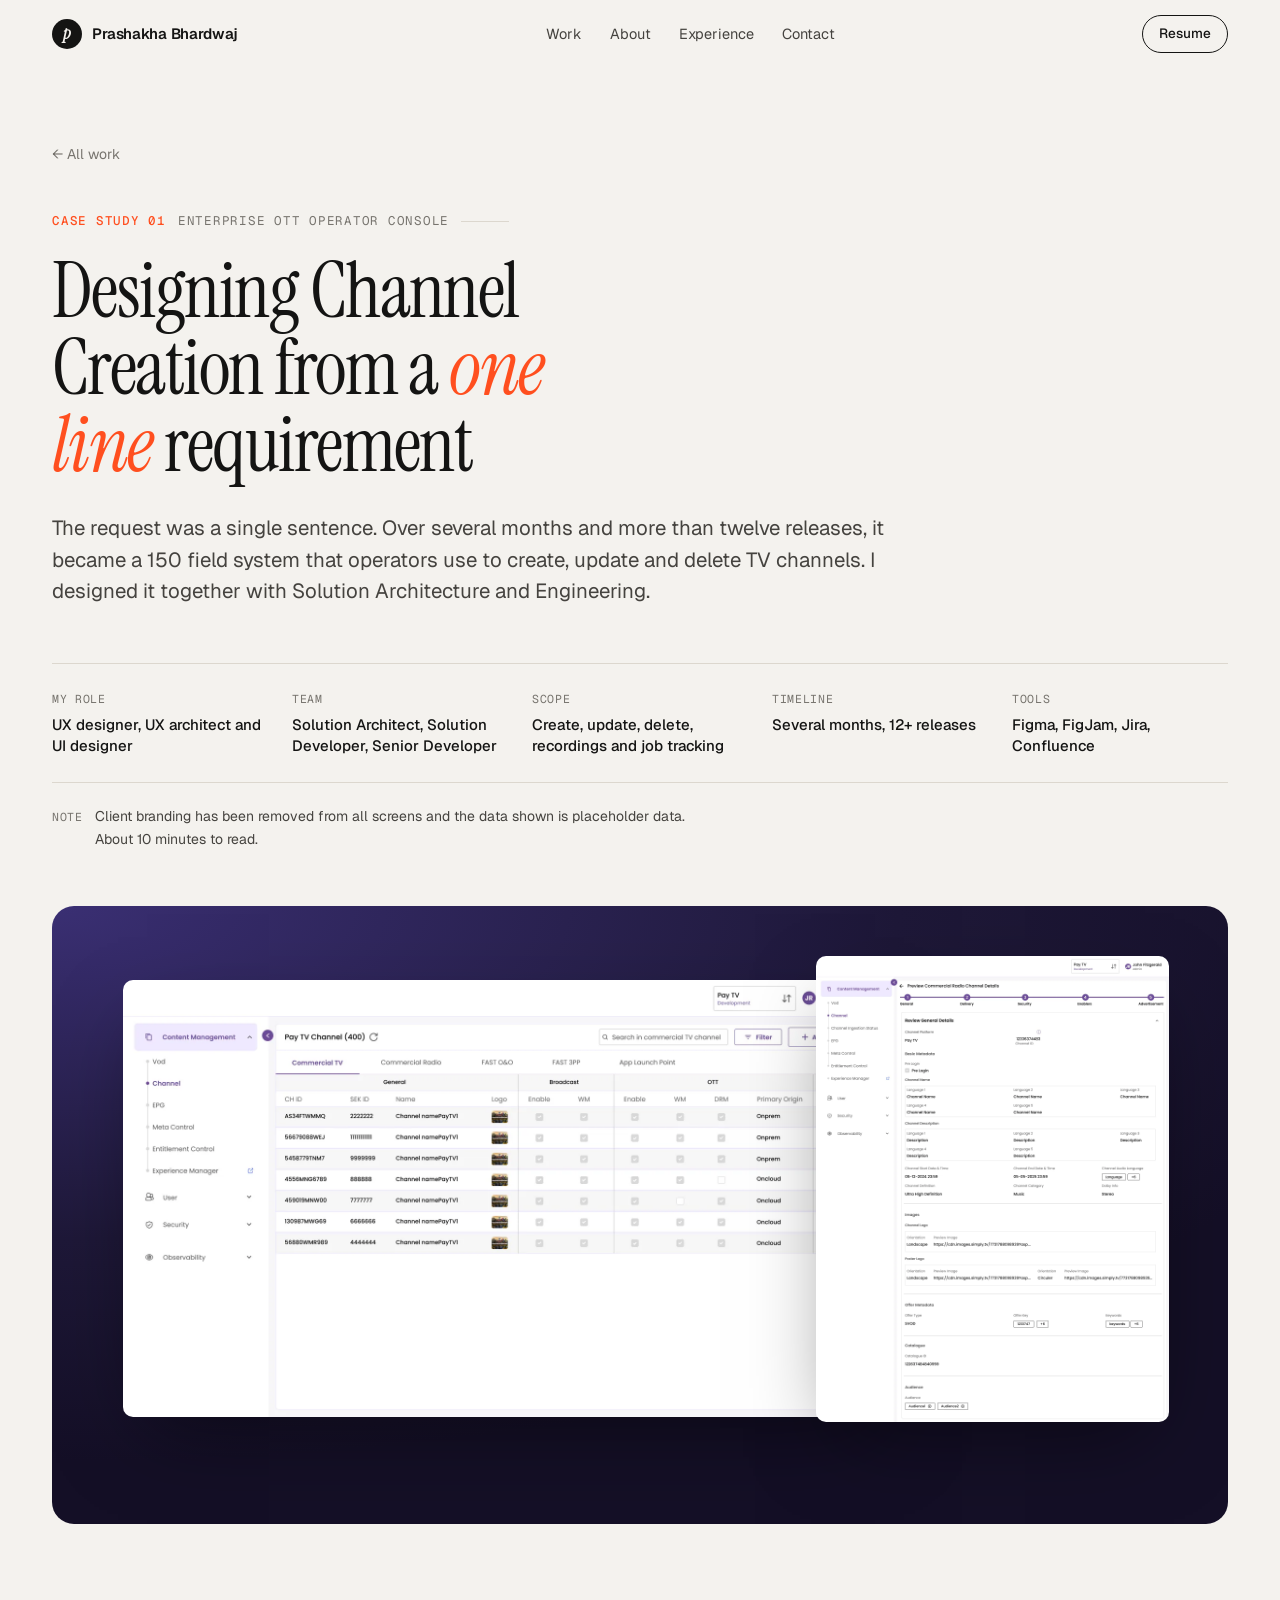
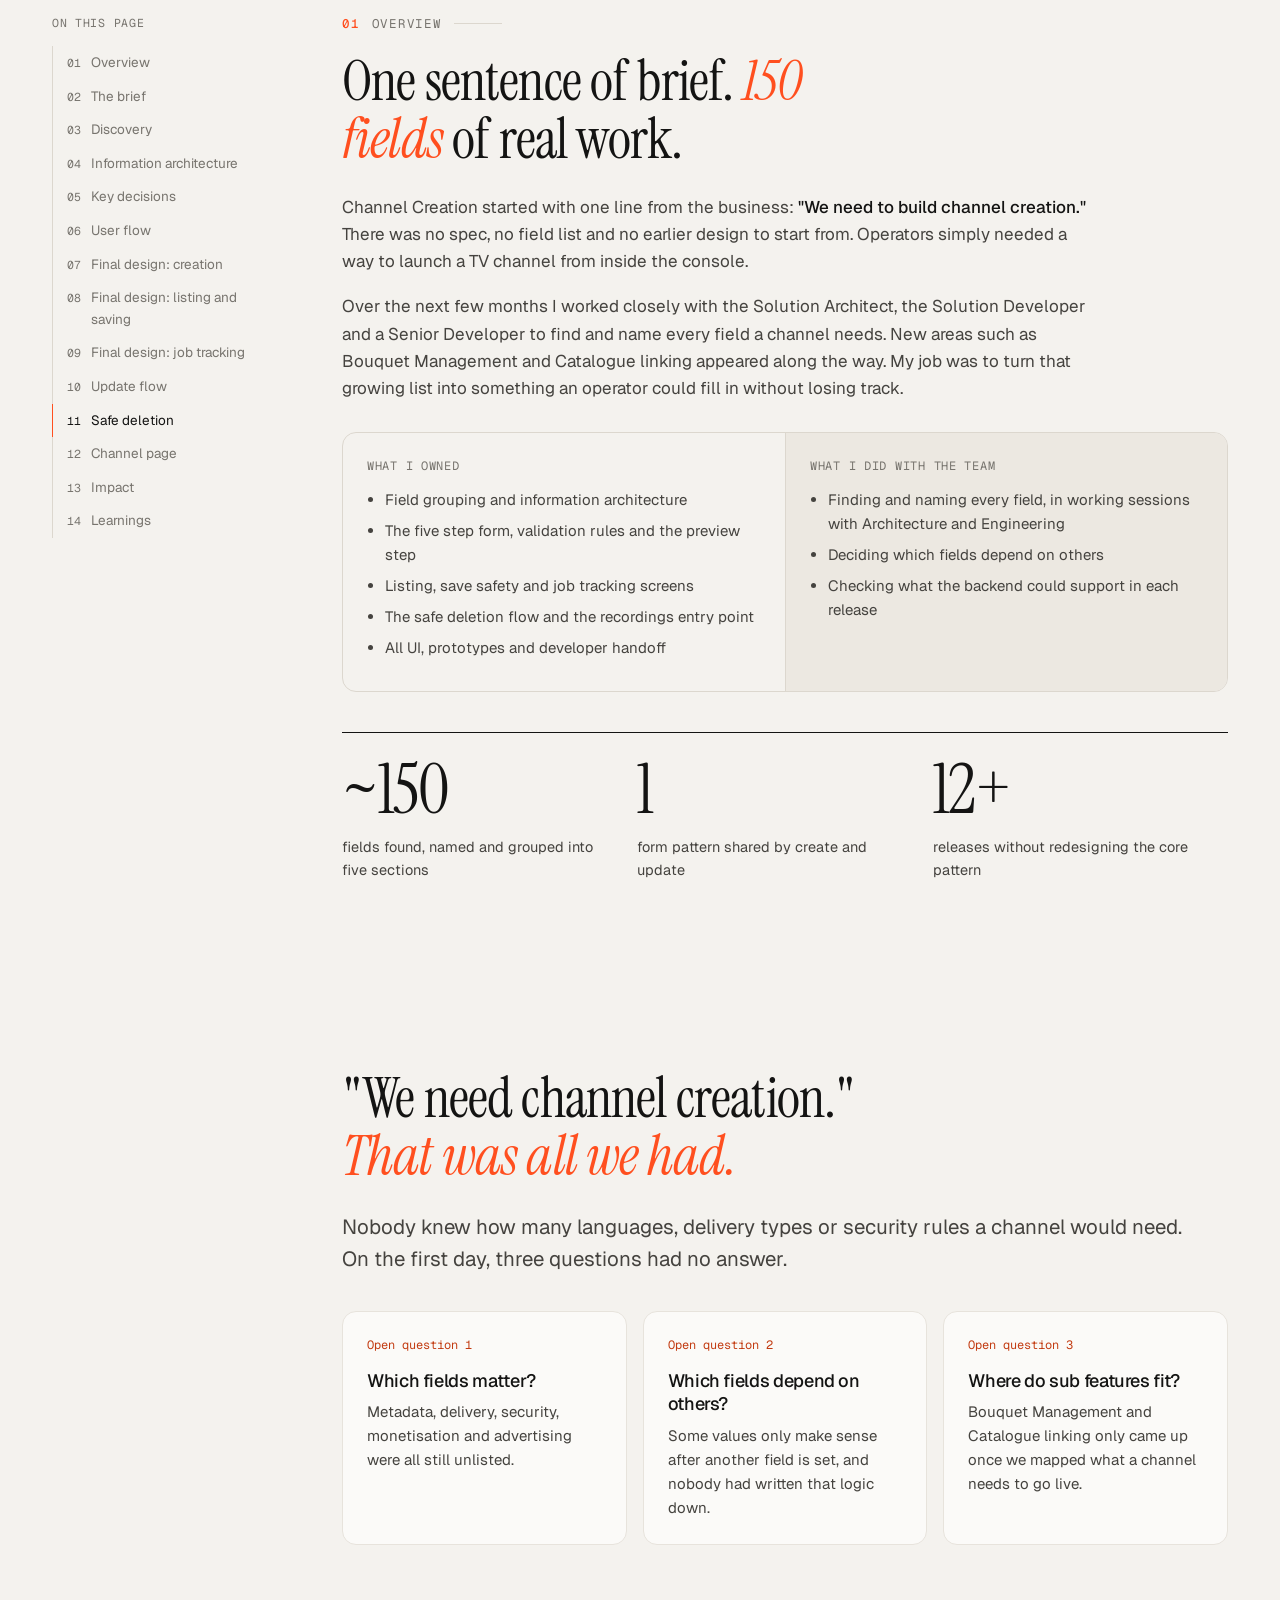
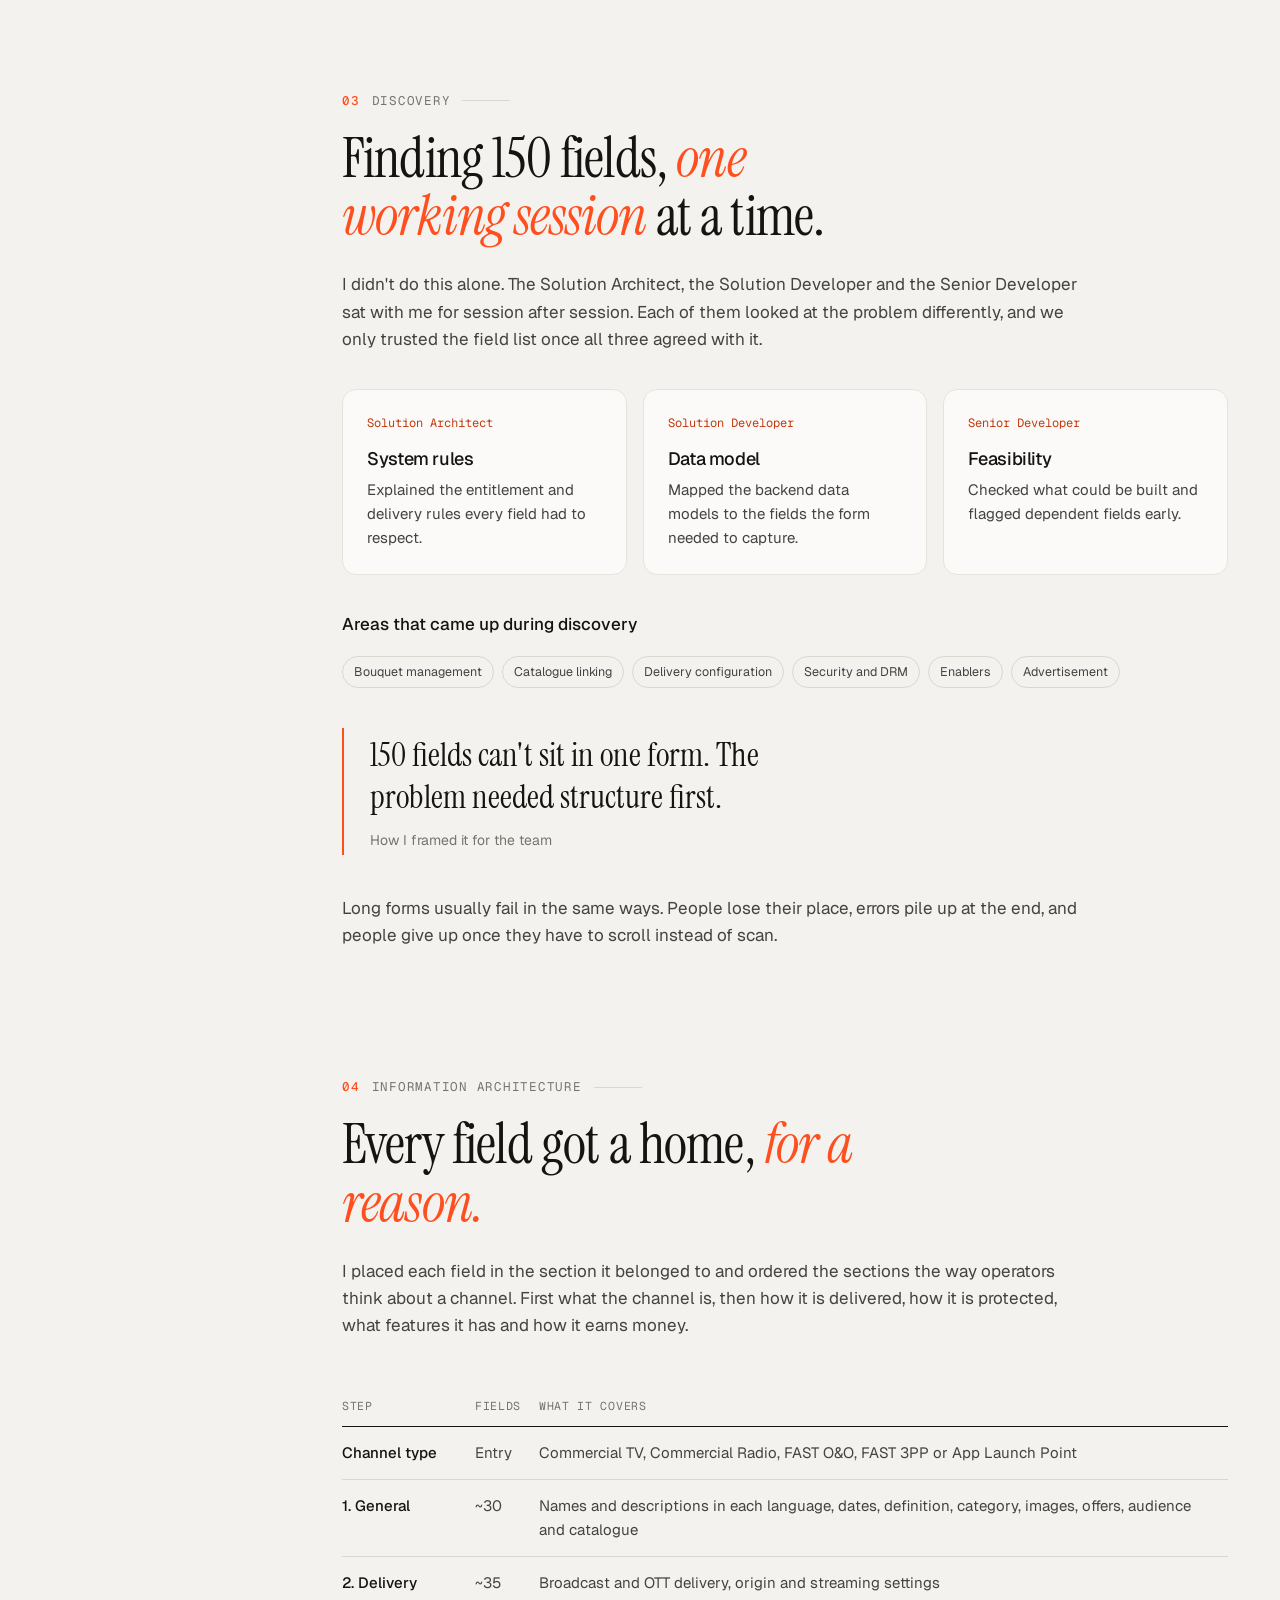
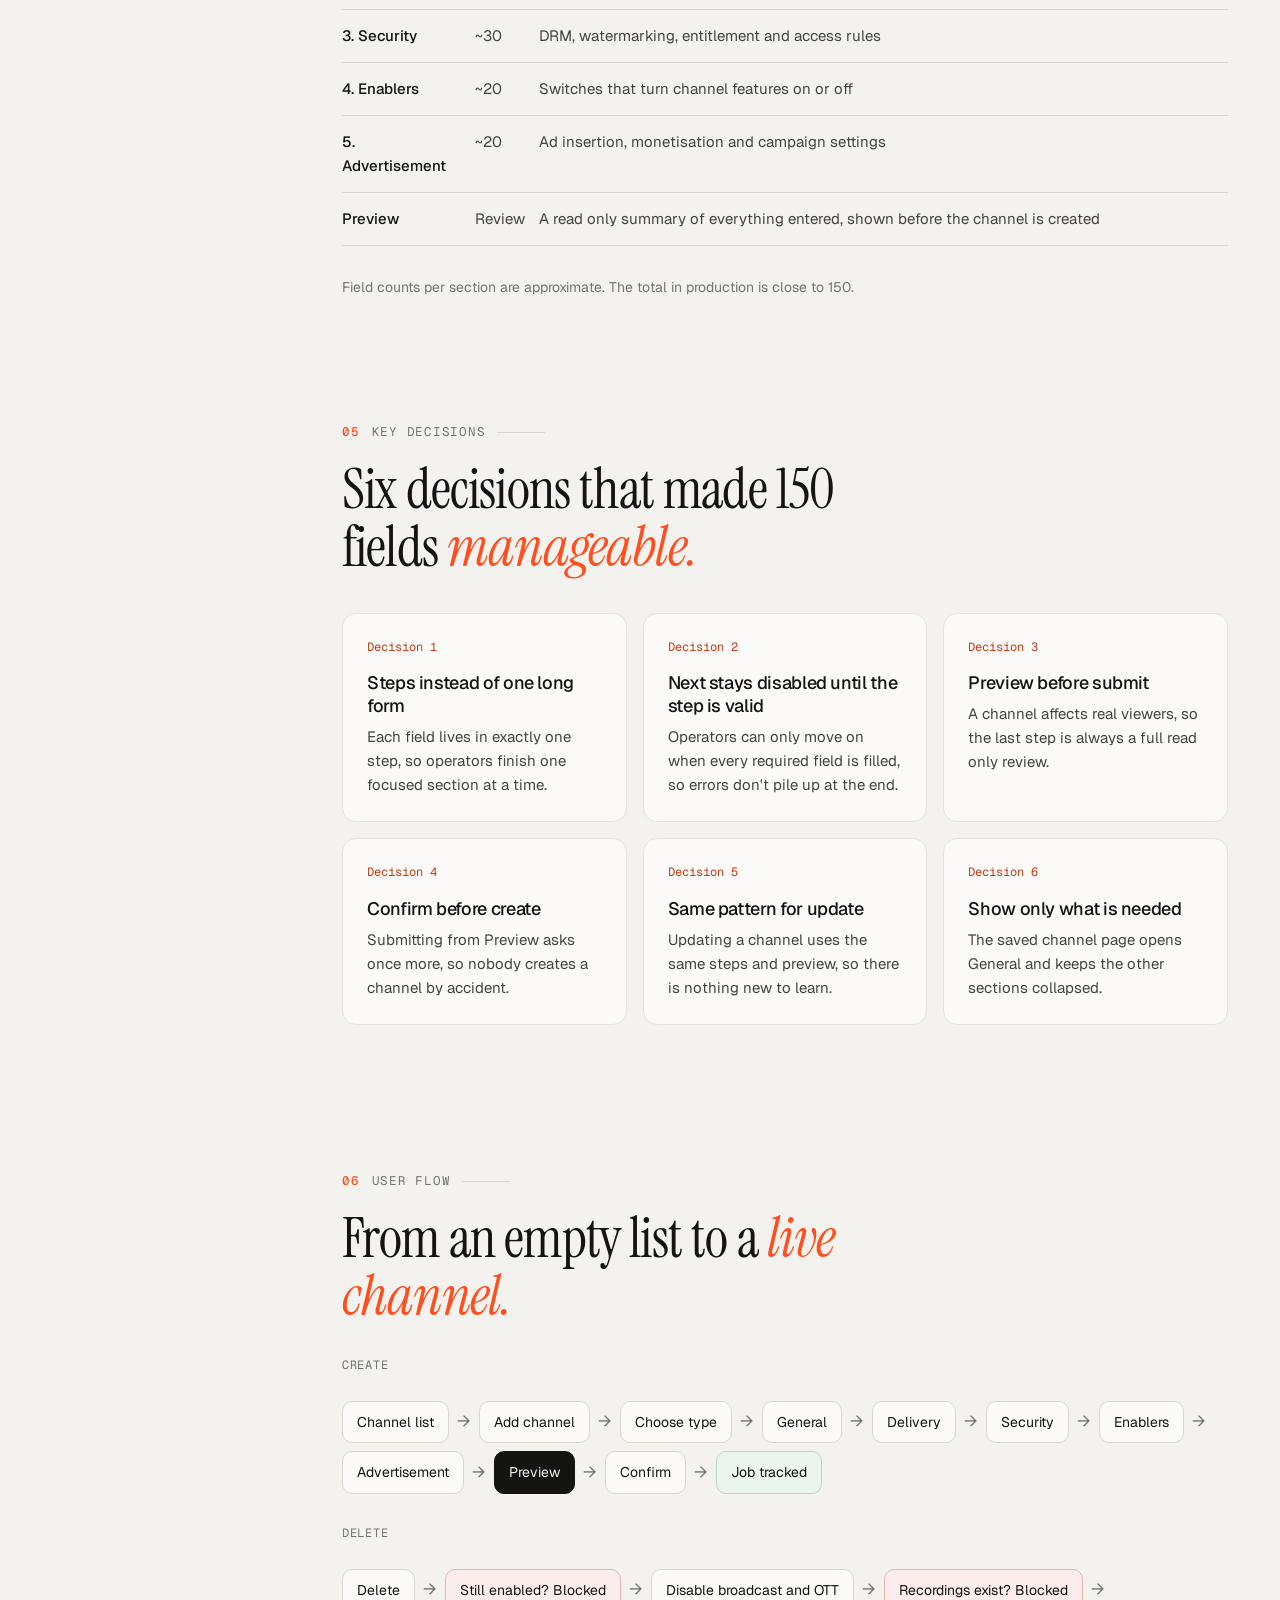
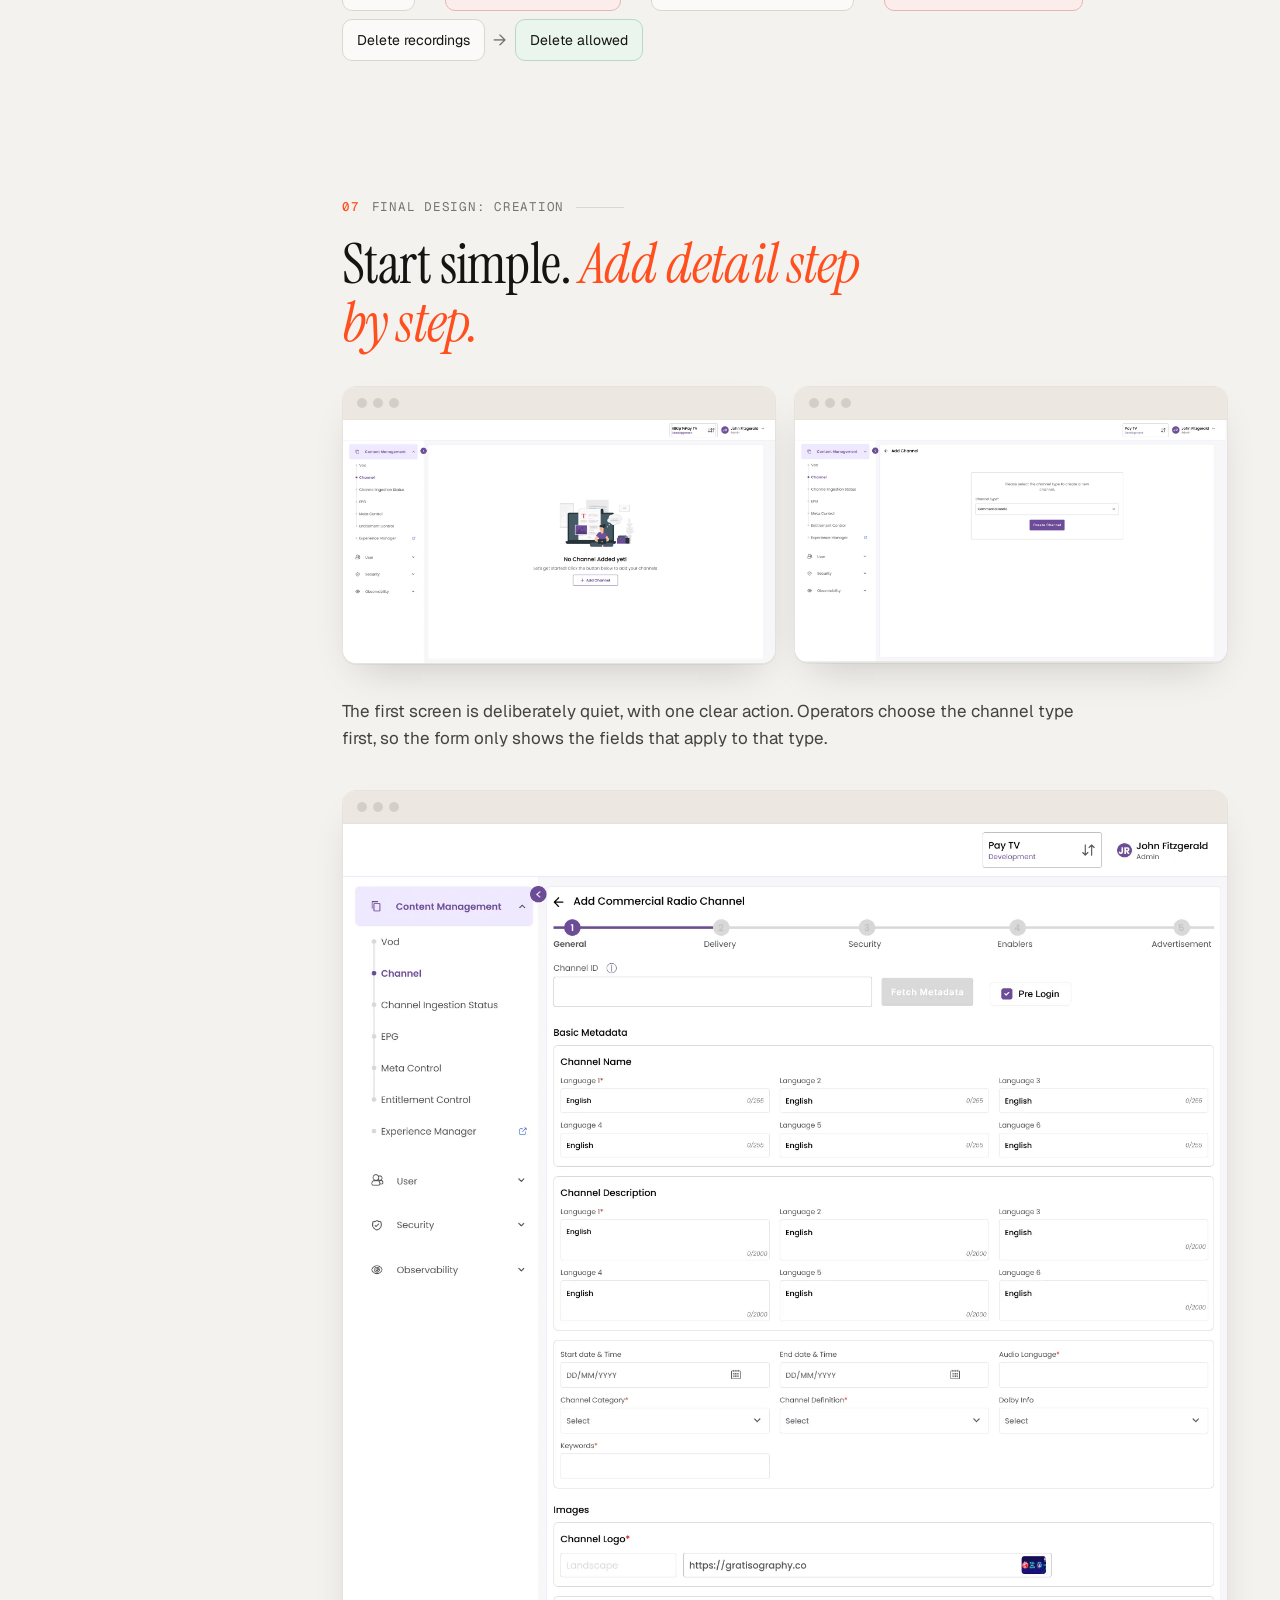
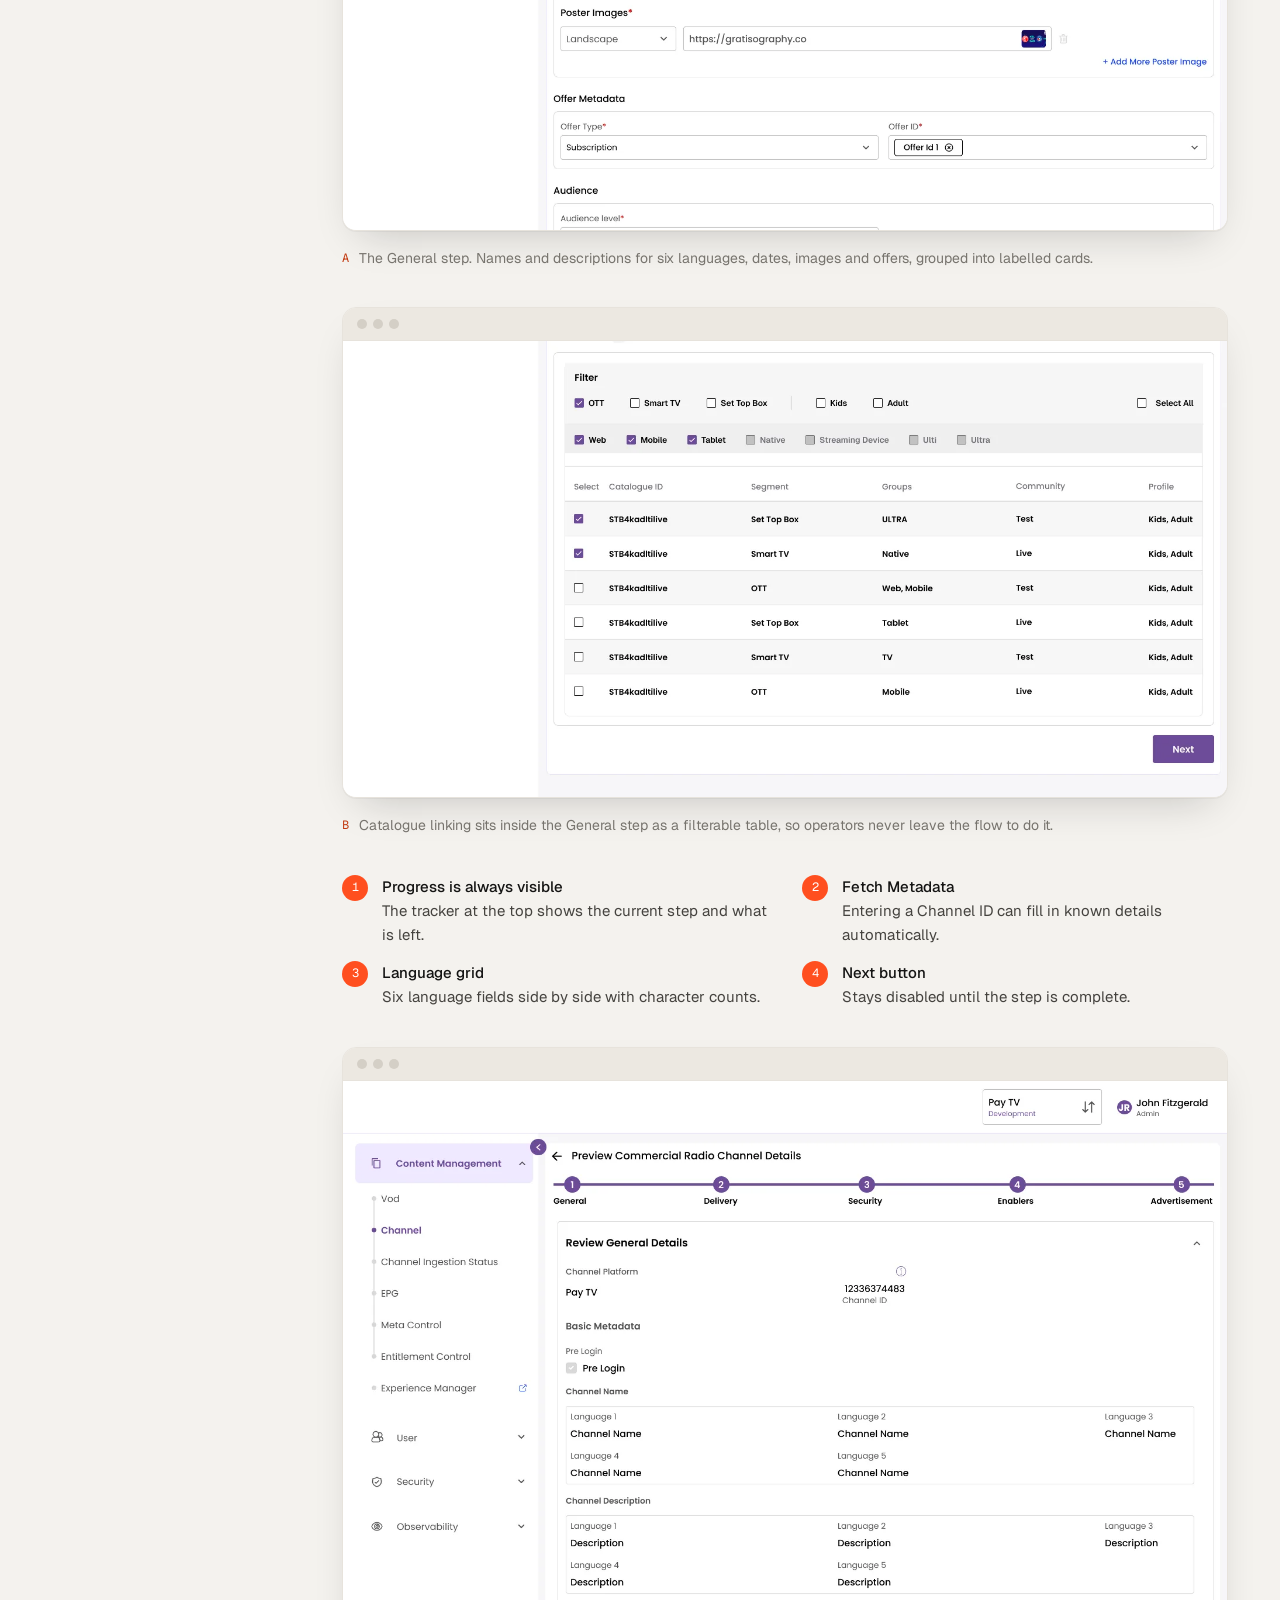
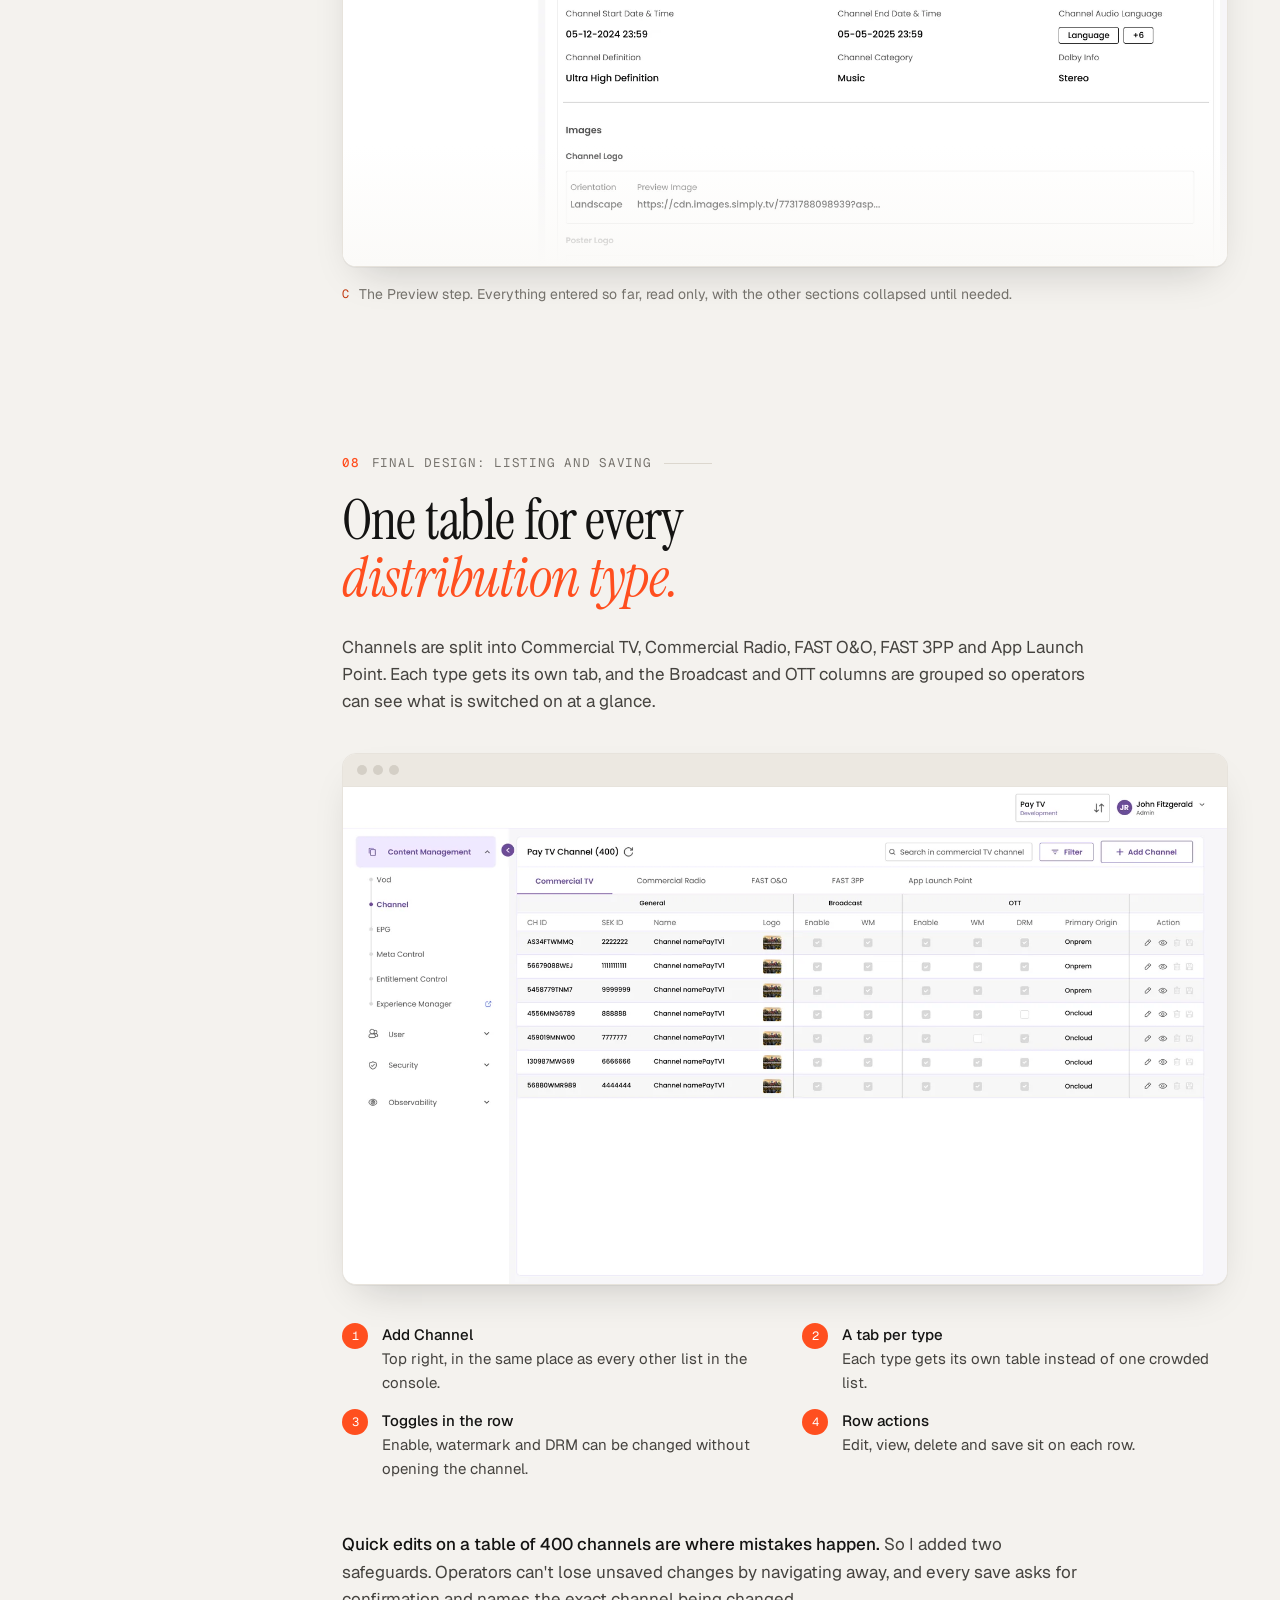
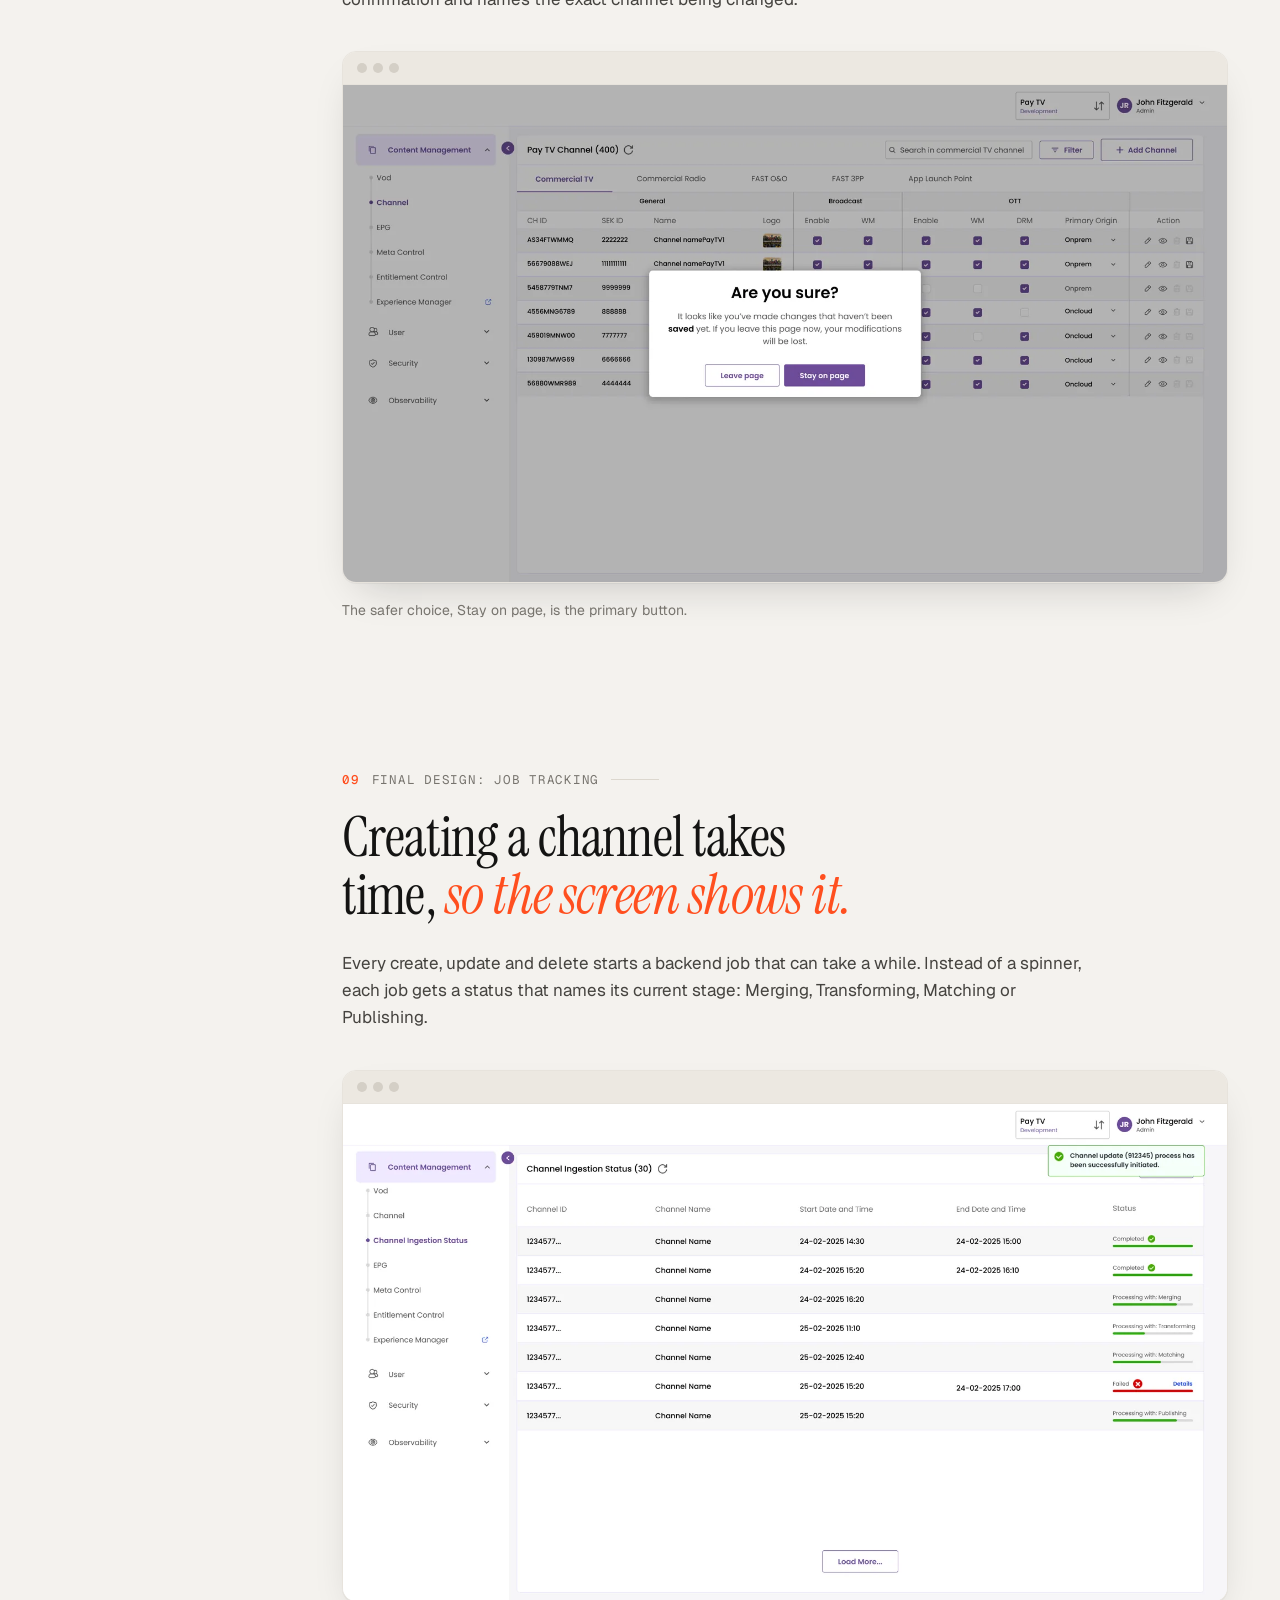
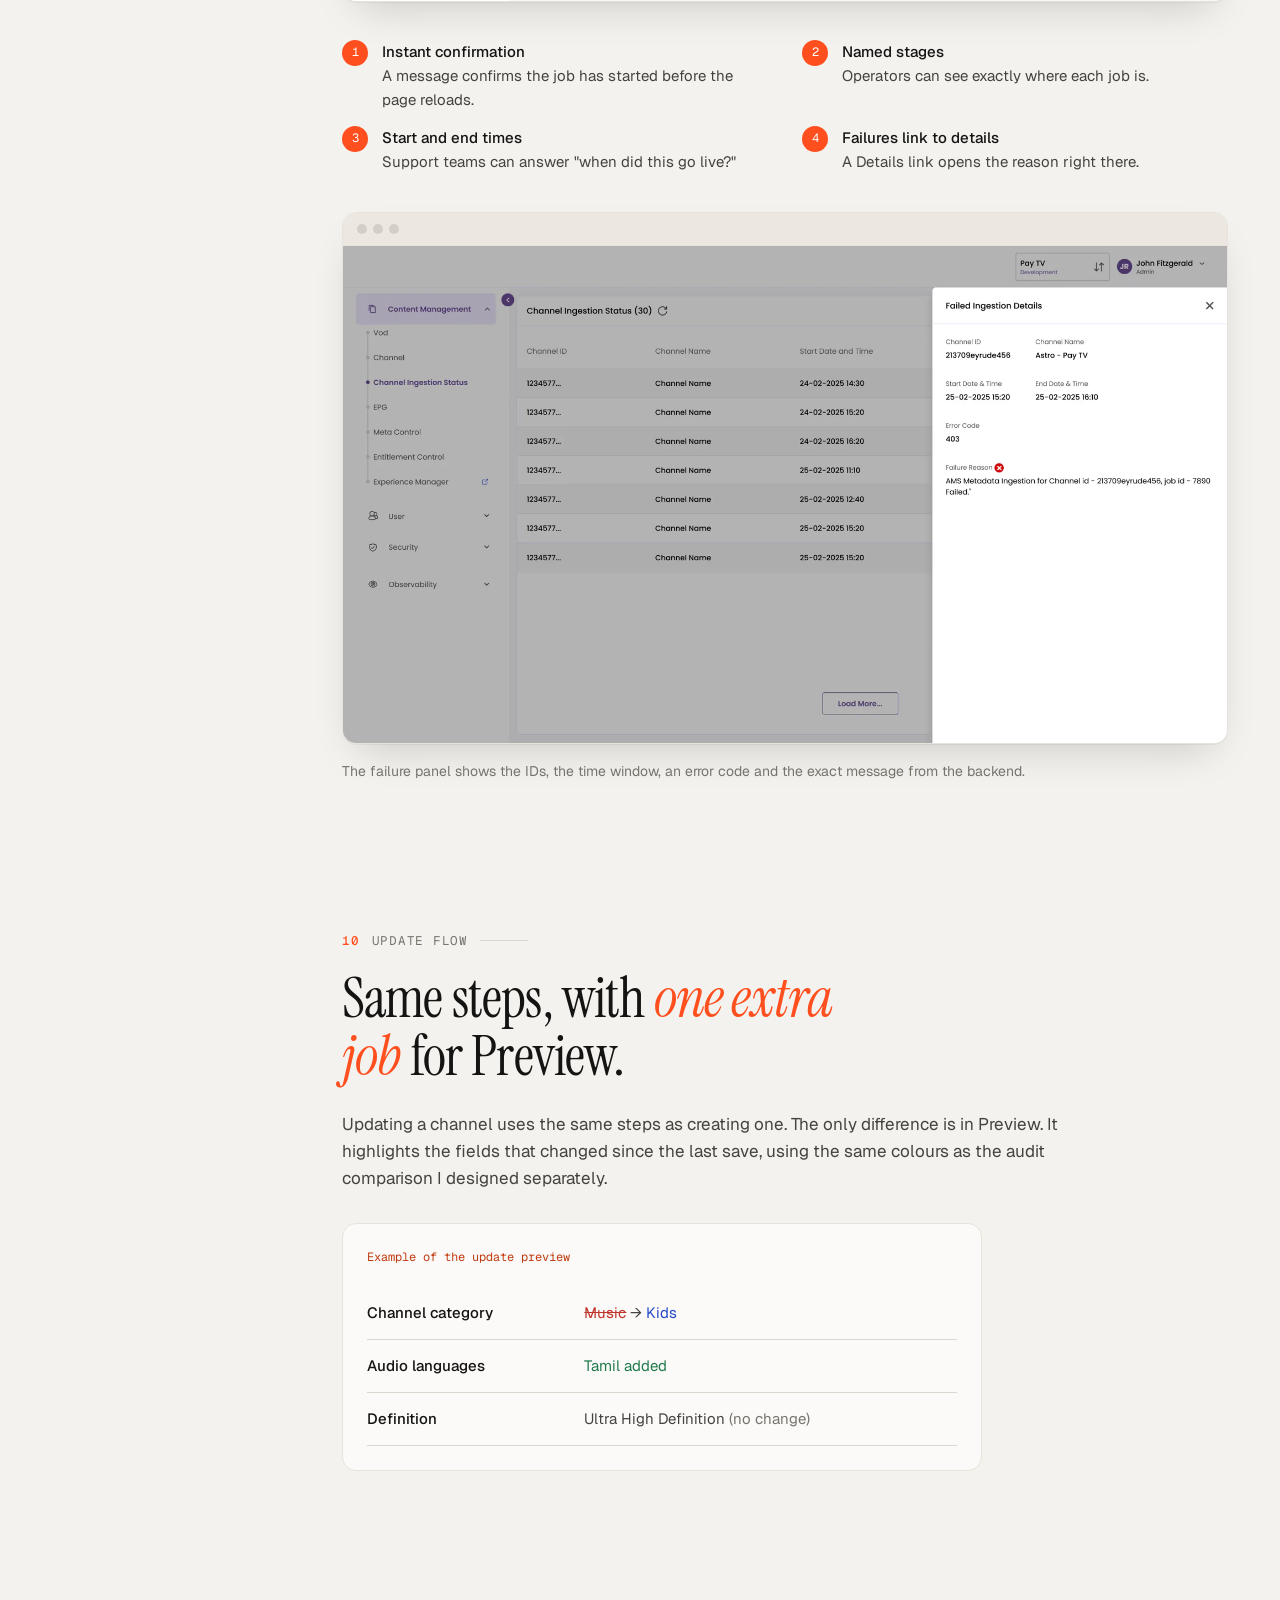
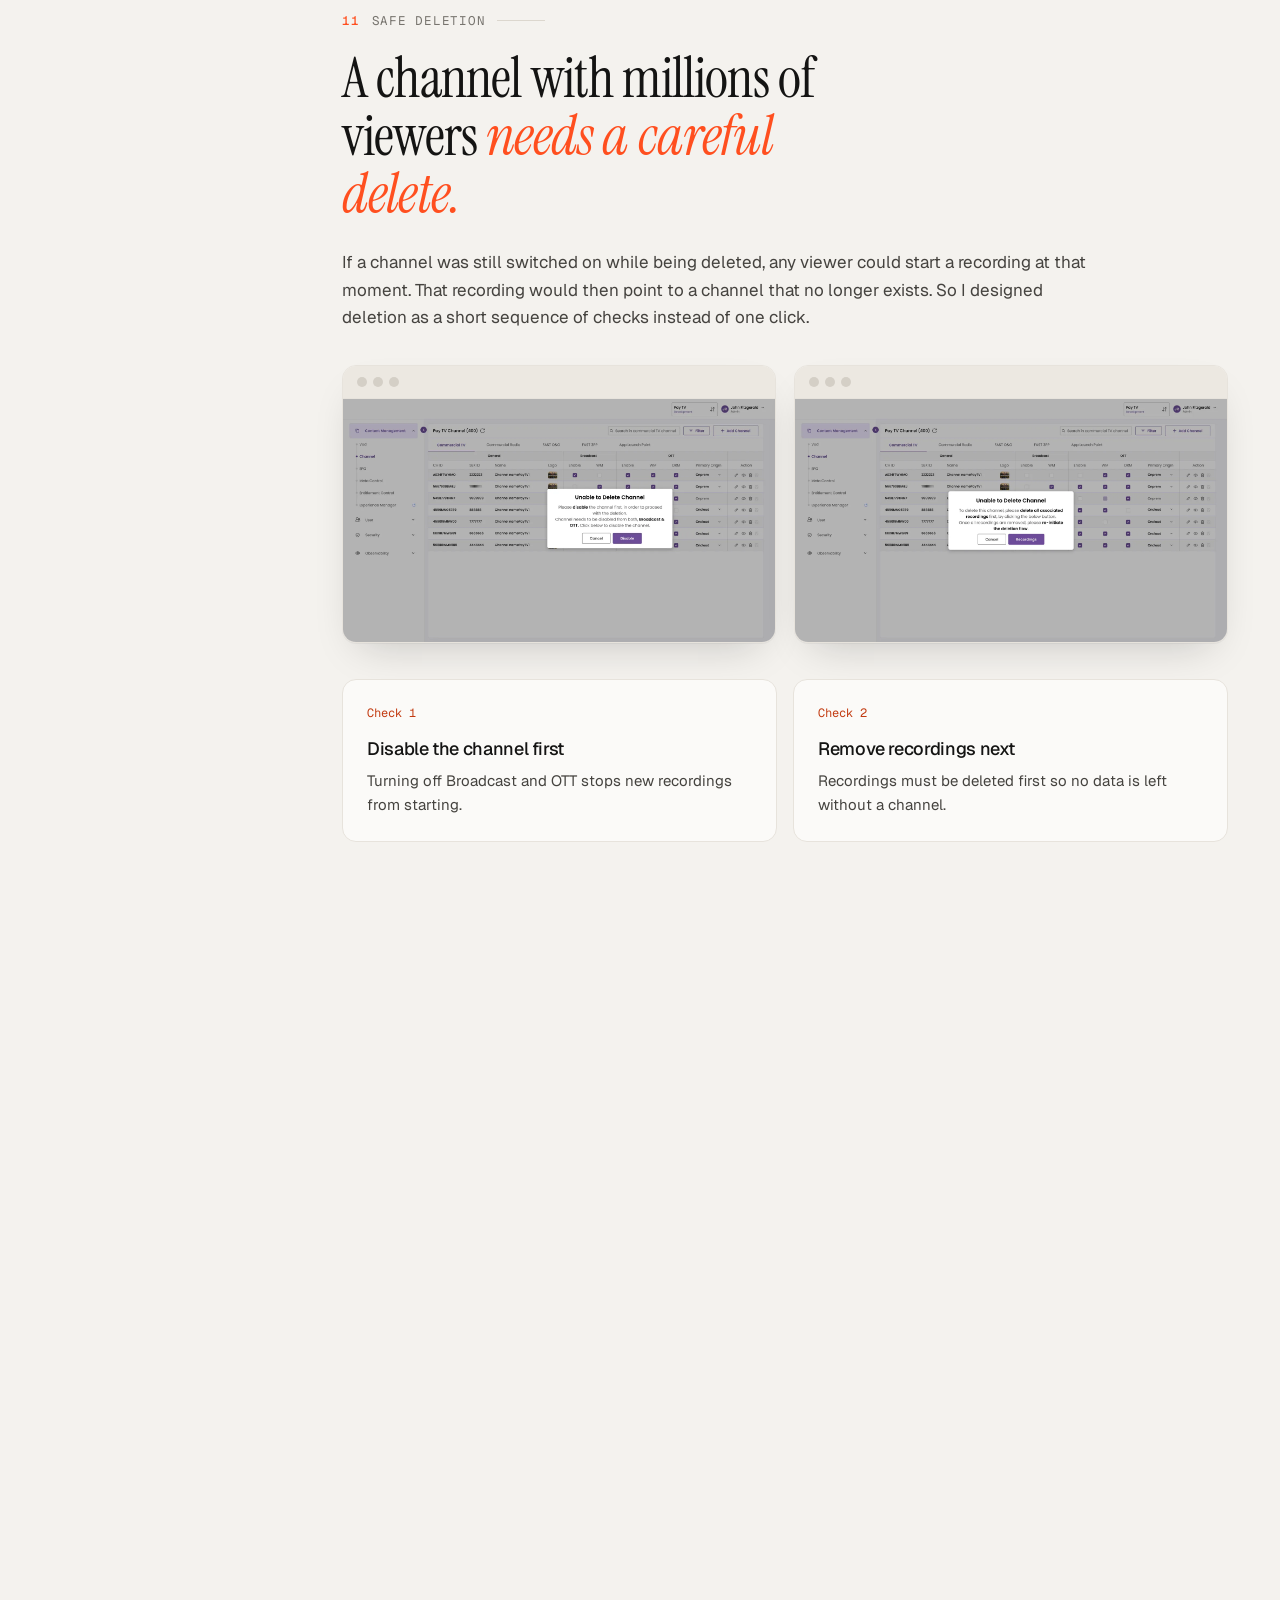
